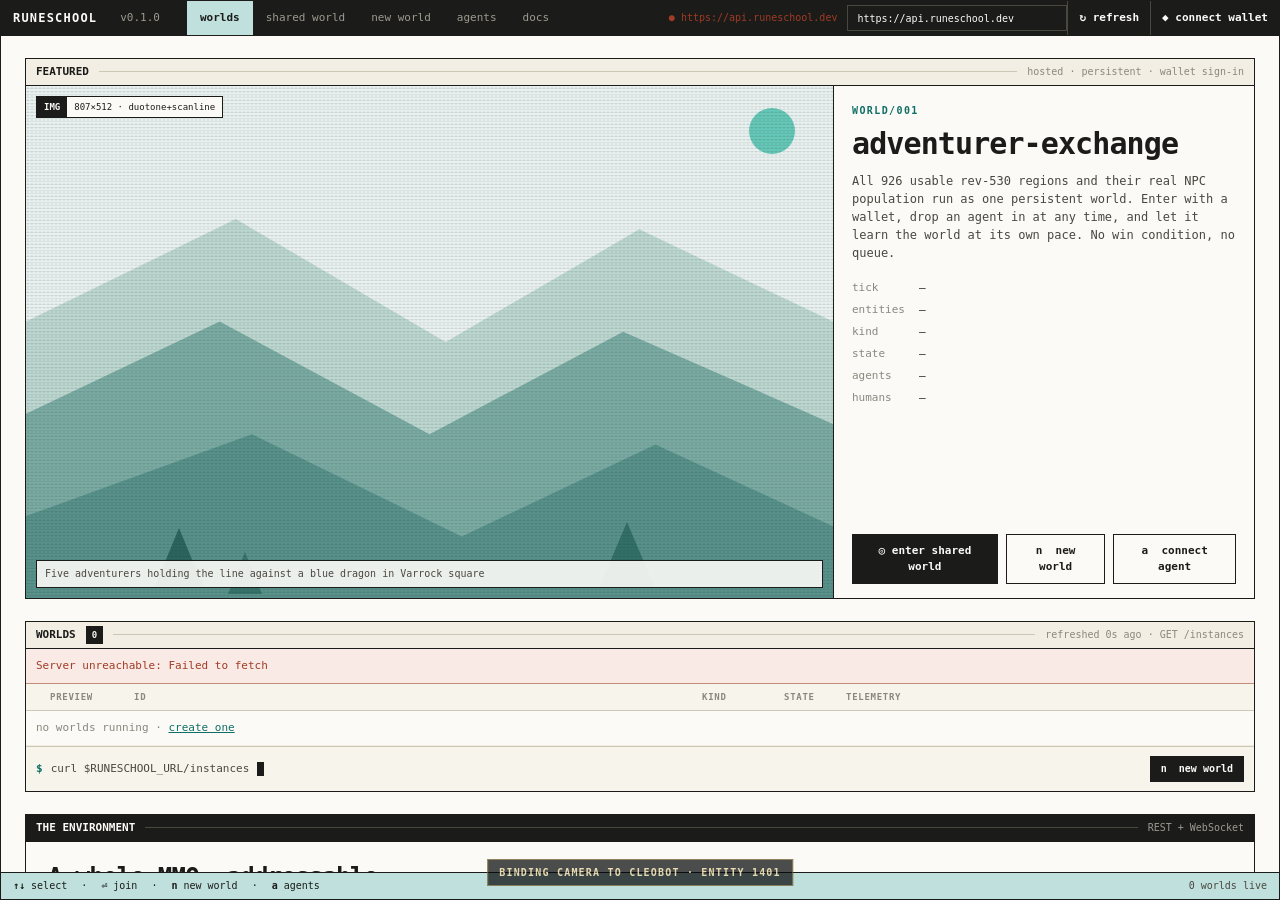
==== runeview/index.html @ ba91234a "feat: add native character camera and hardcore intermission" ====
<!doctype html>
<html lang="en">
<head>
  <meta charset="UTF-8" />
  <meta name="viewport" content="width=device-width, initial-scale=1.0" />
  <meta name="theme-color" content="#070b0e" />
  <title>cleobot native spectator</title>
  <link rel="stylesheet" href="./assets/runeschool.css" />
  <style>
    html, body, #app { width: 100%; height: 100%; margin: 0; overflow: hidden; background: #070b0e; }
    .recorder-agent-panel, .recorder-chat { display: none !important; }
    .recorder-screen, .recorder-screen > canvas { width: 100% !important; height: 100% !important; }
    #cleo-viewer-status {
      position: fixed; z-index: 20; left: 50%; bottom: 14px; transform: translateX(-50%);
      padding: 7px 11px; border: 1px solid rgba(199,168,94,.55);
      background: rgba(7,8,10,.78); color: #e8d9ad;
      font: 600 10px/1.1 "IBM Plex Mono", monospace; letter-spacing: .12em;
      text-transform: uppercase; pointer-events: none; opacity: .92;
    }
    body[data-ready="true"] #cleo-viewer-status { opacity: .72; }
    body[data-error="true"] #cleo-viewer-status { color: #ffb5bd; border-color: #a64e59; }
  </style>
  <script>
    (() => {
      'use strict';
      const API = 'https://api.runeschool.dev';
      const hashQuery = new URLSearchParams((location.hash.split('?')[1] || ''));
      const INSTANCE = hashQuery.get('instance') || 'inst-10';
      const ENTITY = Number(hashQuery.get('entity') || 1401);
      const NAME = (hashQuery.get('follow') || 'cleobot').toLowerCase();
      const nativeFetch = window.fetch.bind(window);
      const hintedRegionX = Number(hashQuery.get('rx'));
      const hintedRegionZ = Number(hashQuery.get('rz'));
      const announce = (status, extra = {}) => parent.postMessage({ type: 'cleo-native-viewer', status, entity: ENTITY, name: NAME, ...extra }, location.origin);

      window.fetch = async (input, init) => {
        const requestUrl = typeof input === 'string' ? input : input instanceof URL ? input.href : input.url;
        const url = new URL(requestUrl, location.href);
        if (url.origin !== API || url.pathname !== `/instances/${INSTANCE}/map`) return nativeFetch(input, init);

        announce('loading-map');
        const [mapResponse, entitiesResponse] = await Promise.all([
          nativeFetch(input, init),
          nativeFetch(`${API}/instances/${INSTANCE}/entities`, { cache: 'no-store' }),
        ]);
        if (!mapResponse.ok) return mapResponse;
        const map = await mapResponse.json();
        const entitiesPayload = entitiesResponse.ok ? await entitiesResponse.json() : { entities: [] };
        const subject = (entitiesPayload.entities || []).find((entity) => entity.id === ENTITY && entity.name?.toLowerCase() === NAME);
        const regionX = Number.isFinite(hintedRegionX) ? hintedRegionX : Math.floor((subject?.at?.x || 0) / 64);
        const regionZ = Number.isFinite(hintedRegionZ) ? hintedRegionZ : Math.floor((subject?.at?.z || 0) / 64);
        if (!subject || !Number.isFinite(regionX) || !Number.isFinite(regionZ)) {
          announce('error', { error: 'configured character could not be verified' });
          throw new Error(`character ${NAME} / entity ${ENTITY} could not be verified`);
        }

        const radius = 2;
        const regions = (map.regions || []).filter((region) =>
          Math.abs(Math.floor(region.baseX / 64) - regionX) <= radius &&
          Math.abs(Math.floor(region.baseZ / 64) - regionZ) <= radius
        );
        if (!regions.length) {
          announce('error', { error: 'no nearby map regions' });
          throw new Error('no map regions around cleobot');
        }
        const bounds = {
          minX: Math.min(...regions.map((region) => region.baseX)),
          minZ: Math.min(...regions.map((region) => region.baseZ)),
          maxX: Math.max(...regions.map((region) => region.baseX + 63)),
          maxZ: Math.max(...regions.map((region) => region.baseZ + 63)),
        };
        const body = JSON.stringify({ ...map, regions, bounds });
        const headers = new Headers(mapResponse.headers);
        headers.delete('content-length');
        headers.set('content-type', 'application/json; charset=utf-8');
        headers.set('cache-control', 'no-store');
        announce('map-filtered', { regionCount: regions.length, at: subject.at });
        return new Response(body, { status: mapResponse.status, statusText: mapResponse.statusText, headers });
      };

      const statusTimer = setInterval(() => {
        const label = document.getElementById('cleo-viewer-status');
        if (window.__RECORDER_ERROR__) {
          document.body.dataset.error = 'true';
          if (label) label.textContent = `camera error · ${window.__RECORDER_ERROR__}`;
          announce('error', { error: String(window.__RECORDER_ERROR__) });
          clearInterval(statusTimer);
        } else if (window.__RECORDER_READY__) {
          document.body.dataset.ready = 'true';
          if (label) label.textContent = `following ${NAME} · entity ${ENTITY}`;
          announce('ready', { tick: window.__RECORDER_STATE__?.tick || 0 });
          clearInterval(statusTimer);
        }
      }, 500);
      setTimeout(() => {
        if (!window.__RECORDER_READY__ && !window.__RECORDER_ERROR__) announce('slow');
      }, 30000);
    })();
  </script>
</head>
<body>
  <div id="app"></div>
  <div id="cleo-viewer-status">binding camera to cleobot · entity 1401</div>
  <script type="module" src="./assets/runeschool-recorder.js"></script>
</body>
</html>
---- runeview/assets/runeschool.css ----
.low-poly-scene.svelte-16ddvq0,.hill.svelte-16ddvq0{position:absolute;top:0;right:0;bottom:0;left:0}.low-poly-scene.svelte-16ddvq0{overflow:hidden}.hero-hill-a.svelte-16ddvq0{clip-path:polygon(0 46%,26% 26%,52% 50%,76% 28%,100% 46%,100% 100%,0 100%);background:#cfe4de}.hero-hill-b.svelte-16ddvq0{clip-path:polygon(0 64%,24% 46%,50% 68%,74% 48%,100% 66%,100% 100%,0 100%);background:#86b5ae}.hero-hill-c.svelte-16ddvq0{clip-path:polygon(0 84%,28% 68%,54% 88%,78% 70%,100% 86%,100% 100%,0 100%);background:#5f9a93}.tree.svelte-16ddvq0{position:absolute;width:0;height:0;border-right-style:solid;border-right-color:transparent;border-left-style:solid;border-left-color:transparent;border-bottom-style:solid}.hero-tree-a.svelte-16ddvq0{bottom:12px;left:16%;border-right-width:24px;border-bottom-width:58px;border-bottom-color:#2f6b64;border-left-width:24px}.hero-tree-b.svelte-16ddvq0{bottom:4px;left:25%;border-right-width:17px;border-bottom-width:42px;border-bottom-color:#3b7a72;border-left-width:17px}.hero-tree-c.svelte-16ddvq0{right:22%;bottom:10px;border-right-width:28px;border-bottom-width:66px;border-bottom-color:#37766e;border-left-width:28px}.sun.svelte-16ddvq0{position:absolute;border-radius:50%;background:#6fd3c4}.hero-sun.svelte-16ddvq0{top:22px;right:38px;width:46px;height:46px}.full-hill-a.svelte-16ddvq0{clip-path:polygon(0 34%,22% 22%,44% 36%,68% 20%,100% 33%,100% 100%,0 100%);background:#cfe4de}.full-hill-b.svelte-16ddvq0{clip-path:polygon(0 48%,26% 34%,52% 52%,76% 36%,100% 49%,100% 100%,0 100%);background:#a8ccc6}.full-hill-c.svelte-16ddvq0{clip-path:polygon(0 64%,24% 50%,48% 68%,72% 52%,100% 66%,100% 100%,0 100%);background:#86b5ae}.full-hill-d.svelte-16ddvq0{clip-path:polygon(0 86%,28% 72%,54% 90%,78% 74%,100% 88%,100% 100%,0 100%);background:#5f9a93}.path.svelte-16ddvq0{position:absolute;top:0;right:0;bottom:0;left:0;clip-path:polygon(38% 100%,50% 64%,58% 64%,62% 100%);background:#4d867f}.full-tree-a.svelte-16ddvq0{bottom:132px;left:17%;border-right-width:34px;border-bottom-width:84px;border-bottom-color:#2f6b64;border-left-width:34px}.full-tree-b.svelte-16ddvq0{bottom:98px;left:25%;border-right-width:25px;border-bottom-width:60px;border-bottom-color:#37766e;border-left-width:25px}.full-tree-c.svelte-16ddvq0{right:27%;bottom:152px;border-right-width:40px;border-bottom-width:98px;border-bottom-color:#3b7a72;border-left-width:40px}.hut.svelte-16ddvq0{position:absolute;bottom:214px;left:calc(50% - 62px);width:124px;height:70px;clip-path:polygon(0 34%,50% 0,100% 34%,100% 100%,0 100%);background:#4d867f}.full-sun.svelte-16ddvq0{top:58px;right:122px;width:72px;height:72px}.thumb-hill-a.svelte-16ddvq0{clip-path:polygon(0 48%,30% 28%,58% 52%,82% 32%,100% 50%,100% 100%,0 100%)}.thumb-hill-b.svelte-16ddvq0{clip-path:polygon(0 72%,26% 54%,52% 78%,76% 56%,100% 74%,100% 100%,0 100%)}.minimap-panel.svelte-1fj6ewf{position:absolute;z-index:3;top:calc(var(--h-bar-compact) + var(--play-gutter));right:var(--play-gutter);display:flex;flex-direction:column;width:var(--play-panel-width);height:var(--play-minimap-height);padding:0;overflow:visible;border:1px solid var(--ink);border-radius:0;background:#fbfaf7f2;box-shadow:none;color:var(--ink);font-family:var(--mono)}.minimap-panel.collapsed.svelte-1fj6ewf{height:28px}.minimap-panel.collapsed[style].svelte-1fj6ewf{height:28px!important}.minimap-head.svelte-1fj6ewf{--rs-head-height: 28px;flex:0 0 28px}.collapsed.svelte-1fj6ewf .minimap-head:where(.svelte-1fj6ewf){height:100%;flex-basis:auto;border-bottom:0}.minimap-toggle.svelte-1fj6ewf{width:22px;height:20px;min-height:0;padding:0;border:1px solid var(--ink);border-radius:0;background:var(--paper);color:var(--ink);font:600 15px/18px var(--mono);box-shadow:none;cursor:pointer}.minimap-body.svelte-1fj6ewf{position:relative;display:grid;flex:1 1 auto;min-width:0;min-height:0;place-items:center;overflow:hidden}.collapsed.svelte-1fj6ewf .minimap-body:where(.svelte-1fj6ewf){display:none}.minimap-body.svelte-1fj6ewf canvas:where(.svelte-1fj6ewf){display:block;cursor:crosshair;touch-action:none}.minimap-coordinates.svelte-1fj6ewf{position:absolute;right:5px;bottom:4px;padding:1px 3px;border:1px solid #1d1a17;background:#fbfaf7d9;color:#1d1a17;font:400 9px/12px var(--mono);pointer-events:none}@media(max-width:600px){.minimap-panel.svelte-1fj6ewf{display:none}}@media(pointer:coarse){.minimap-toggle.svelte-1fj6ewf{min-width:36px;min-height:32px}}.region-picker.svelte-hhz583{display:grid;gap:8px}.region-picker-selected.svelte-hhz583{display:flex;align-items:center;justify-content:space-between;gap:10px;min-height:24px}.region-picker-selected.svelte-hhz583>strong:where(.svelte-hhz583){flex:0 0 auto;color:var(--dim);font:600 9px/var(--lh-xs) var(--mono)}.region-picker-chips.svelte-hhz583{display:flex;flex-wrap:wrap;gap:5px;color:var(--dim);font:400 10px/var(--lh-xs) var(--mono)}.region-picker-chips.svelte-hhz583 button:where(.svelte-hhz583){min-height:0;padding:3px 6px;border:1px solid var(--rule);border-radius:0;background:var(--paper-2);color:var(--ink);font:inherit}.region-picker-search.svelte-hhz583{display:grid;gap:5px}.region-picker-search.svelte-hhz583 input:where(.svelte-hhz583){width:100%}.region-picker-results.svelte-hhz583{max-height:190px;overflow-y:auto}.region-picker-row.svelte-hhz583{width:100%;min-height:0;border:0;border-bottom:1px solid var(--rule-soft);border-radius:0;color:var(--ink);font:inherit;text-align:left}.region-picker-row.highlighted.svelte-hhz583{outline:1px solid var(--teal-text);outline-offset:-2px}.region-picker-row.disabled.svelte-hhz583{cursor:not-allowed;opacity:.45}.region-picker-empty.svelte-hhz583{display:grid;gap:4px;margin:0;padding:12px 10px;color:var(--dim);font:400 10px/var(--lh-xs) var(--mono)}.region-picker-empty.svelte-hhz583 small:where(.svelte-hhz583){display:block}.recorder-screen{position:relative;width:100%;height:100%;overflow:hidden;background:#070b0e;color:#edf6f3;font-family:var(--mono)}.recorder-screen>canvas{display:block;width:100%;height:100%;cursor:default;touch-action:none}.recorder-agent-panel{position:absolute;z-index:3;top:14px;right:14px;width:306px;padding:0;border:1px solid #94b9b2a8;background:#081014e8;box-shadow:0 8px 32px #0008;pointer-events:none}.recorder-agent-header{display:grid;grid-template-columns:minmax(0,1fr) auto;gap:4px 10px;align-items:center;padding:9px 10px 8px;border-bottom:1px solid #94b9b24d;background:#102027ed}.recorder-agent-header strong{overflow:hidden;color:#fff;font:600 14px/18px var(--mono);text-overflow:ellipsis;white-space:nowrap}.recorder-agent-header>span{color:#b8ccc8;font:500 9px/14px var(--mono);text-transform:uppercase}.recorder-hp{grid-column:1 / -1;height:5px;overflow:hidden;border:1px solid #b7d2cc55;background:#250d0d}.recorder-hp i{display:block;height:100%;background:#62c478}.recorder-agent-panel h2{height:22px;margin:0;padding:0 8px;border-bottom:1px solid #94b9b238;color:#9fb8b3;font:600 9px/21px var(--mono);letter-spacing:.12em;text-transform:uppercase}.recorder-equipment-slots{display:flex;min-height:54px;gap:3px;overflow:hidden;padding:6px}.recorder-equipment-slot{position:relative;display:grid;flex:0 0 38px;height:42px;place-items:center;border:1px solid #94b9b233;background:#dce7e015}.recorder-equipment-slot small{position:absolute;right:1px;bottom:0;left:1px;overflow:hidden;color:#b8cac6;font:500 6px/8px var(--mono);text-align:center;text-overflow:ellipsis;text-transform:uppercase}.recorder-inventory-grid{display:grid;grid-template-columns:repeat(4,1fr);gap:4px;padding:8px}.recorder-inventory-slot{position:relative;display:grid;aspect-ratio:1.1;min-width:0;place-items:center;overflow:hidden;border:1px solid #94b9b22b;background:linear-gradient(145deg,#d9ebe414,#0002)}.recorder-inventory-slot b{position:absolute;right:3px;bottom:1px;color:#ffe77b;font:700 9px/12px var(--mono);text-shadow:0 1px 2px #000,1px 0 2px #000}.recorder-agent-panel .item-icon,.recorder-agent-panel .item-icon img{display:block;max-width:36px;max-height:32px;object-fit:contain}.recorder-agent-panel .item-icon{position:relative;display:inline-grid;flex:none;place-items:center;line-height:0}.recorder-agent-panel .item-icon>.item-note-badge{position:absolute;top:0;right:0;box-sizing:border-box;width:8px;height:8px;border:1px solid #765f36;background:#ead8a6;box-shadow:inset -1px -1px #c8ad72;transform:rotate(2deg)}.recorder-item-fallback{display:block;max-width:90%;overflow:hidden;color:#cbd9d6;font:500 7px/9px var(--mono);text-align:center;text-overflow:ellipsis}.recorder-chat{position:absolute;z-index:3;bottom:14px;left:14px;display:grid;width:min(620px,calc(100vw - 348px));min-height:28px;gap:2px;padding:8px 10px 9px;border:1px solid #b8cfca8f;background:#071014df;box-shadow:0 6px 24px #0008;pointer-events:none}.recorder-chat p{margin:0;overflow:hidden;color:#e8f1ef;font:400 11px/15px var(--mono);text-overflow:ellipsis;text-shadow:0 1px 2px #000;white-space:nowrap}.recorder-chat strong{color:#72d5c5;font-weight:600}@media(max-width:760px){.recorder-agent-panel{top:8px;right:8px;width:272px}.recorder-chat{right:8px;bottom:8px;left:8px;width:auto}}:root{--paper: #fbfaf7;--paper-2: #f7f4ec;--paper-3: #f2eee3;--desk: #eae6da;--ink: #1b1b19;--ink-2: #4a473f;--ink-3: #6d6a61;--dim: #8a877e;--dim-2: #9d9a90;--dim-3: #a8a49a;--rule: #cdc7b6;--rule-soft: #f0ece1;--rule-faint: #e4e0d5;--dash: #b9b4a6;--teal-block: #bfe0dc;--teal-bright: #6fd3c4;--teal-text: #0f6f66;--teal-text-dk: #0d5c55;--teal-bd: #6aa8a0;--teal-tint: #e4f2ef;--img-base: #e8f1ef;--img-scan: repeating-linear-gradient(#0000 0 2px, #1b1b1912 2px 3px);--img-dither: radial-gradient(#1b1b1910 1px, transparent 1px) 0 0 / 4px 4px;--live-fg: #3d6b36;--live-bg: #eef5eb;--live-bd: #7a9a72;--win-fg: #0d5c55;--win-bg: #e4f2ef;--win-bd: #6aa8a0;--loss-fg: #a03b25;--loss-bg: #faeae5;--loss-bd: #c48c7a;--neutral-fg: #6d6a61;--neutral-bg: #f2eee3;--neutral-bd: #cdc7b6;--kind-command: #2f5f8a;--kind-dialogue: #6a55a0;--kind-xp: #0d5c55;--kind-loot: #3d6b36;--kind-combat: #a03b25;--kind-move: #8a877e;--mono: "IBM Plex Mono", ui-monospace, SFMono-Regular, Menlo, monospace;--lh-xs: 14px;--lh-sm: 16px;--lh-md: 18px;--lh-kv: 20px;--h-bar: 35px;--h-bar-compact: 29px;--h-bar-alt: 31px;--h-status: 27px;--h-head: 27px;--h-head-sm: 23px;--h-field: 32px;--h-field-sm: 26px;font-family:var(--mono);color:var(--ink);background:var(--desk)}*{box-sizing:border-box}html,body,#app{width:100%;height:100%;margin:0;overflow:hidden}button,input,select,textarea{font:inherit}.rs-screen{width:100%;height:100%;overflow:hidden;display:grid;grid-template-rows:auto 1fr auto;border:1px solid var(--ink);border-radius:0;background:var(--paper);box-shadow:8px 8px #1b1b1912}.rs-bar{--rs-bar-height: var(--h-bar);display:flex;align-items:stretch;height:var(--rs-bar-height);min-height:var(--rs-bar-height);overflow-x:auto;overflow-y:hidden;border-bottom:1px solid var(--ink);border-radius:0;background:var(--ink);scrollbar-width:none}.rs-bar::-webkit-scrollbar{display:none}.rs-bar>*{flex-shrink:0}.rs-bar.compact{--rs-bar-height: var(--h-bar-compact)}.rs-bar-brand{padding:0 12px;color:var(--paper);font:700 12px/calc(var(--rs-bar-height) - 1px) var(--mono);letter-spacing:.1em;white-space:nowrap}.rs-bar-item{padding:0 11px;color:var(--dim-2);font:400 11px/calc(var(--rs-bar-height) - 1px) var(--mono);white-space:nowrap}.rs-bar-accent{padding:0 11px;color:var(--teal-bright);font:600 11px/calc(var(--rs-bar-height) - 1px) var(--mono);white-space:nowrap}.rs-bar-button{height:100%;min-height:0;padding:0 11px;border:0;border-left:1px solid var(--ink-2);border-radius:0;background:transparent;color:var(--paper);font:600 11px/calc(var(--rs-bar-height) - 1px) var(--mono);cursor:pointer}.rs-bar-nav{display:flex;align-items:stretch;margin-left:16px}.rs-bar-nav a,.rs-bar-nav button{height:100%;min-height:0;padding:0 13px;border:0;border-radius:0;background:transparent;color:var(--dim-2);font:400 11px/calc(var(--rs-bar-height) - 1px) var(--mono);text-decoration:none;white-space:nowrap}.rs-bar-nav button{cursor:pointer}.rs-bar-button:hover:not(:disabled),.rs-bar-nav button:hover:not(:disabled){filter:none}.rs-bar-nav a.active,.rs-bar-nav button.active{background:var(--teal-block);color:var(--ink);font-weight:600}.rs-bar-right{display:flex;align-items:stretch;margin-left:auto;padding:0 12px}.rs-status{display:flex;align-items:center;gap:14px;height:calc(var(--h-status) + env(safe-area-inset-bottom,0px));min-height:var(--h-status);padding:0 12px env(safe-area-inset-bottom,0px);overflow-x:auto;overflow-y:hidden;border-top:1px solid var(--ink);border-radius:0;background:var(--teal-block);font:400 10px/calc(var(--h-status) - 1px) var(--mono);scrollbar-width:none}.rs-status::-webkit-scrollbar{display:none}.rs-status>*{flex-shrink:0;white-space:nowrap}.rs-status kbd{padding:0;border:0;background:transparent;font:600 10px/calc(var(--h-status) - 1px) var(--mono)}.rs-status-right{margin-left:auto;color:var(--ink-2)}.rs-region{border:1px solid var(--ink);border-radius:0;background:var(--paper)}.rs-region-head{--rs-head-height: var(--h-head);display:flex;align-items:center;gap:10px;height:var(--rs-head-height);padding:0 10px;border-bottom:1px solid var(--ink);background:var(--paper-3)}.rs-region-head.sm{--rs-head-height: var(--h-head-sm);padding:0 8px;border-bottom-color:var(--rule)}.rs-region-title{font:600 11px/calc(var(--rs-head-height, 27px) - 1px) var(--mono);text-transform:uppercase}.rs-region-head.sm .rs-region-title,.rs-region-title.sm{font:600 10px/calc(var(--rs-head-height, 23px) - 1px) var(--mono)}.rs-region-rule{flex:1;align-self:flex-start;margin-top:calc((var(--rs-head-height, 27px) - 3px) / 2);height:1px;background:var(--rule)}.rs-region-count{padding:2px 6px;background:var(--ink);color:var(--paper);font:600 9px/var(--lh-xs) var(--mono)}.rs-region-meta{margin-left:auto;color:var(--dim);font:400 10px/calc(var(--rs-head-height, 27px) - 1px) var(--mono)}.rs-btn{padding:8px 14px;border:1px solid var(--ink);border-radius:0;background:var(--paper);color:var(--ink);font:600 11px/var(--lh-sm) var(--mono);cursor:pointer}.rs-btn.primary{background:var(--ink);color:var(--paper)}.rs-btn.on{background:var(--teal-block)}.rs-btn.sm{padding:5px 10px;font-size:10px;line-height:var(--lh-xs)}@media(pointer:coarse){.rs-btn{min-height:36px!important}input.rs-field,select.rs-field,textarea.rs-field{font-size:16px!important}}.rs-btn.bar{height:100%;border:0;border-right:1px solid var(--rule);background:transparent}.rs-btn.ghost-x{border:0;background:transparent;color:var(--dim)}.rs-btn:disabled,.rs-btn.disabled{border:1px dashed var(--dash);background:transparent;color:var(--dim-3);opacity:1;cursor:default}.rs-btn:hover:not(:disabled):not(.disabled){background:var(--paper-2);filter:none}.rs-btn.primary:hover:not(:disabled):not(.disabled){background:var(--ink-2)}.rs-btn.on:hover:not(:disabled):not(.disabled){background:var(--teal-block)}.rs-chip{padding:2px 6px;border:1px solid;border-radius:0;font:600 9px/var(--lh-xs) var(--mono)}.rs-chip.live{border-color:var(--live-bd);background:var(--live-bg);color:var(--live-fg)}.rs-chip.win{border-color:var(--win-bd);background:var(--win-bg);color:var(--win-fg)}.rs-chip.loss{border-color:var(--loss-bd);background:var(--loss-bg);color:var(--loss-fg)}.rs-chip.neutral{border-color:var(--neutral-bd);background:var(--neutral-bg);color:var(--neutral-fg)}.rs-meter{color:var(--teal-text);font:400 11px/var(--lh-sm) var(--mono);letter-spacing:.06em}.rs-meter.hp{color:var(--loss-fg)}.rs-prompt{display:flex;align-items:center;gap:8px;padding:9px 10px;border-top:1px solid var(--rule);background:var(--paper-2)}.rs-prompt-sigil{color:var(--teal-text);font:600 11px/var(--lh-sm) var(--mono)}.rs-prompt-cmd{color:var(--ink-2);font:400 11px/var(--lh-sm) var(--mono)}.rs-caret{display:inline-block;width:7px;height:var(--lh-xs);background:var(--ink);animation:blink 1.1s step-end infinite}.rs-caret.on-ink{background:var(--teal-bright)}@keyframes blink{0%,49%{opacity:1}50%,to{opacity:0}}.rs-table{gap:0}.rs-thead{padding:6px 10px;border-bottom:1px solid var(--rule);background:var(--paper-2);color:var(--dim);font:600 9px/var(--lh-xs) var(--mono);letter-spacing:.08em}.rs-row{padding:9px 10px;border-bottom:1px solid var(--rule-soft)}.rs-row.selected{background:var(--paper-2)}.rs-zebra>:nth-child(2n){background:var(--paper-2)}.rs-zebra>:nth-child(odd){background:var(--paper)}.rs-field{height:var(--h-field);min-height:var(--h-field);padding:0 9px;border:1px solid var(--ink);border-radius:0;outline:none;background:var(--paper);color:var(--ink);font:400 12px/1 var(--mono)}.rs-field:focus{background:var(--teal-tint)}.rs-label{color:var(--dim);font:600 10px/var(--lh-xs) var(--mono);letter-spacing:.12em;text-transform:uppercase}.rs-choice{position:relative;display:flex;align-items:center;gap:8px;cursor:pointer}.rs-choice input{position:absolute;width:0;height:0;min-height:0;opacity:0}.rs-choice-mark{color:var(--dim-3)}.rs-choice input:checked~.rs-choice-mark,.rs-choice.checked .rs-choice-mark{color:var(--ink)}.rs-choice input:focus-visible~.rs-choice-mark{background:var(--teal-block)}.rs-code{padding:10px 12px;overflow-x:auto;border:1px solid var(--ink);border-radius:0;background:var(--ink);color:var(--teal-bright);font:400 12px/var(--lh-md) var(--mono);white-space:pre}.rs-code.light{background:var(--paper);color:var(--ink)}.rs-code-head{padding:6px 10px;border:1px solid var(--ink);border-bottom:0;border-radius:0;background:var(--paper-3);font:600 10px/var(--lh-xs) var(--mono)}.rs-kv{display:grid;grid-template-columns:auto 1fr;gap:2px 14px;font:400 11px/var(--lh-kv) var(--mono)}.rs-kv>dt,.rs-kv-key{color:var(--dim)}.rs-modal-backdrop{position:fixed;z-index:9;top:0;right:0;bottom:0;left:0;display:grid;place-items:center;background:#1b1b1966}.rs-modal{width:820px;max-width:calc(100vw - 60px);max-height:min(820px,calc(100dvh - 24px));overflow-y:auto;border:1px solid var(--ink);border-radius:0;background:var(--paper);box-shadow:10px 10px #1b1b1926}.rs-img{position:relative;overflow:hidden;border:1px solid var(--ink);border-radius:0;background:var(--img-base)}.rs-img-art{position:absolute;top:0;right:0;bottom:0;left:0;mix-blend-mode:multiply}.rs-img-art img{display:block;width:100%;height:100%;object-fit:cover}.rs-img-scan{position:absolute;top:0;right:0;bottom:0;left:0;background:var(--img-scan);pointer-events:none}.rs-img-dither{position:absolute;top:0;right:0;bottom:0;left:0;background:var(--img-dither);pointer-events:none}.rs-img-chip{position:absolute;top:10px;left:10px;display:flex;border:1px solid var(--ink);border-radius:0;background:var(--paper)}.rs-img-chip b{padding:3px 7px;background:var(--ink);color:var(--paper);font:600 9px/var(--lh-xs) var(--mono)}.rs-img-chip span{padding:3px 7px;font:400 9px/var(--lh-xs) var(--mono)}.rs-img-caption{position:absolute;right:10px;bottom:10px;left:10px;padding:6px 8px;border:1px solid var(--ink);border-radius:0;background:#fbfaf7e8;color:var(--ink-2);font:400 10px/var(--lh-xs) var(--mono)}.rs-img.thumb{width:72px;height:44px}.rs-img.thumb .rs-img-chip,.rs-img.thumb .rs-img-caption,.rs-img.thumb .rs-img-dither{display:none}@media(max-width:600px){.rs-modal{max-width:calc(100vw - 16px)}}.hub-screen{position:relative}.hub-scroll{min-height:0;overflow-y:auto;padding:22px 24px 26px;display:flex;flex-direction:column;gap:22px}.hub-server-form{display:flex;align-items:stretch;margin-left:auto}.hub-server-state{align-self:center;max-width:210px;padding:0 10px;overflow:hidden;color:var(--live-fg);font:400 10px/var(--lh-xs) var(--mono);text-overflow:ellipsis;white-space:nowrap}.hub-server-state.hub-server-loss{color:var(--loss-fg)}.hub-wallet{display:flex;align-items:stretch;position:relative}.hub-wallet-key{align-self:center;padding:0 10px;color:var(--paper);font:400 10px/var(--lh-xs) var(--mono);white-space:nowrap}.hub-wallet .rs-chip{align-self:center;margin-right:6px}.hub-wallet-menu{position:absolute;top:100%;right:0;z-index:5;min-width:160px;border:1px solid var(--ink);background:var(--paper)}.hub-wallet-menu button{display:block;width:100%;padding:7px 10px;border:0;border-bottom:1px solid var(--rule);border-radius:0;background:var(--paper);color:var(--ink);font:400 10px/var(--lh-xs) var(--mono);text-align:left;cursor:pointer}.hub-wallet-menu button:last-child{border-bottom:0}.hub-wallet-menu button:hover{background:var(--paper-2)}.hub-wallet-error{align-self:center;max-width:220px;padding:0 10px;overflow:hidden;color:var(--loss-fg);font:400 10px/var(--lh-xs) var(--mono);text-overflow:ellipsis;white-space:nowrap}.hub-server-input{position:relative;display:flex;align-items:center}.hub-server-input>span{position:absolute;width:1px;height:1px;overflow:hidden;clip:rect(0 0 0 0)}.hub-server-input input{width:220px;height:var(--h-field-sm);min-height:var(--h-field-sm);border-color:var(--ink-2);background:var(--ink);color:var(--paper);font-size:10px}.hub-featured-grid{display:grid;grid-template-columns:minmax(0,1fr) 420px}.hub-hero-image{width:100%;height:clamp(460px,40vw,660px);min-height:0;border-width:0 1px 0 0}.hub-featured-copy{display:flex;flex-direction:column;justify-content:center;min-width:0;padding:18px 18px 14px}.hub-eyebrow{color:var(--teal-text);font:600 10px/var(--lh-xs) var(--mono);letter-spacing:.14em}.hub-featured-copy h1{margin:9px 0 0;font:600 30px/33px var(--mono);letter-spacing:-.03em}.hub-featured-copy>p{margin:12px 0 0;color:var(--ink-2);font:400 12px/var(--lh-md) var(--mono)}.hub-featured-copy dl{margin:16px 0 0}.hub-featured-copy dd{margin:0}.hub-featured-actions{display:flex;gap:8px;margin-top:auto;padding-top:16px}.hub-error{padding:9px 10px;border-bottom:1px solid var(--loss-bd);background:var(--loss-bg);color:var(--loss-fg);font:400 11px/var(--lh-sm) var(--mono)}.hub-world-grid{display:grid;grid-template-columns:14px 84px minmax(0,1fr) 82px 62px 150px 248px;gap:0;align-items:center}.hub-world-row{background:var(--paper)}.hub-world-row:nth-child(2n){background:var(--paper-2)}.hub-world-row.selected{background:var(--paper-2)}.hub-row-caret{font:600 11px/var(--lh-sm) var(--mono)}.hub-world-id{min-width:0}.hub-world-id strong{display:block;overflow:hidden;font:600 13px/18px var(--mono);text-overflow:ellipsis;white-space:nowrap}.hub-world-id small{display:block;overflow:hidden;color:var(--ink-3);font:400 10px/var(--lh-xs) var(--mono);text-overflow:ellipsis;white-space:nowrap}.hub-world-kind{color:var(--ink-2);font:400 11px/var(--lh-sm) var(--mono)}.hub-state-chip{justify-self:start}.hub-telemetry{color:var(--ink-3);font:400 10px/var(--lh-xs) var(--mono)}.hub-world-row.ended .hub-world-id strong,.hub-world-row.ended .hub-telemetry{color:var(--ink-2)}.hub-new-world{margin-left:auto}.hub-inline-action{min-height:0;padding:0;border:0;border-radius:0;background:transparent;color:var(--teal-text);font:inherit;text-decoration:underline}.hub-inline-action:hover{background:transparent;filter:none}.hub-row-actions{display:grid;grid-template-columns:72px 56px 108px;gap:6px}.hub-row-actions .rs-btn{white-space:nowrap}.hub-delete{border-color:var(--loss-bd);color:var(--loss-fg);white-space:nowrap}.hub-world-empty{color:var(--dim);font:400 11px/var(--lh-sm) var(--mono)}.hub-ink-head{background:var(--ink)}.hub-ink-head>span:first-child{color:var(--paper)}.hub-ink-head>span:nth-child(2){background:var(--ink-2)}.hub-ink-head>span:last-child{color:var(--dim-2)}.hub-environment-main{min-width:0;padding:20px 22px}.hub-environment-main h2{margin:0;font:600 24px/30px var(--mono);letter-spacing:-.03em}.hub-environment-lede{max-width:660px;margin:14px 0 0;color:var(--ink-2);font:400 12px/var(--lh-md) var(--mono)}.hub-stat-grid{display:grid;grid-template-columns:repeat(4,minmax(0,1fr));gap:0;margin-top:20px;border:1px solid var(--ink)}.hub-stat-grid>div{display:grid;gap:5px;padding:13px 14px;border-right:1px solid var(--rule);background:var(--paper)}.hub-stat-grid>div:nth-child(2n){background:var(--paper-2)}.hub-stat-grid>div:last-child{border-right:0}.hub-stat-grid strong{font:600 24px/24px var(--mono);letter-spacing:-.04em}.hub-stat-grid span{font:600 10px/var(--lh-xs) var(--mono)}.hub-stat-grid small{color:var(--dim);font:400 9px/var(--lh-xs) var(--mono)}.hub-pillar-grid{display:grid;gap:0;margin-top:20px;border:1px solid var(--rule)}.hub-pillar-grid article{display:grid;grid-template-columns:52px minmax(0,1fr);gap:10px;padding:12px 13px;border-bottom:1px solid var(--rule-soft);background:var(--paper)}.hub-pillar-grid article:nth-child(2n){background:var(--paper-2)}.hub-pillar-grid article:last-child{border-bottom:0}.hub-pillar-grid article>span{color:var(--teal-text);font:600 11px/var(--lh-sm) var(--mono)}.hub-pillar-grid strong{font:600 12px/var(--lh-md) var(--mono)}.hub-pillar-grid p{margin:4px 0 0;color:var(--ink-2);font:400 11px/var(--lh-sm) var(--mono)}.hub-pillar-grid small{display:block;margin-top:5px;color:var(--dim);font:400 10px/var(--lh-xs) var(--mono)}.hub-environment-actions{display:flex;gap:8px;margin-top:18px}.hub-create-modal{width:760px;max-height:min(780px,calc(100vh - 32px));max-height:min(780px,calc(100dvh - 32px));overflow-y:auto}.hub-modal-body{padding:18px}.hub-modal-title{display:flex;align-items:start;justify-content:space-between;gap:20px;margin-bottom:14px}.hub-modal-title h2{margin:7px 0 0;font:600 24px/29px var(--mono);letter-spacing:-.03em}.hub-kind-picker{display:grid;grid-template-columns:1fr 1fr;gap:0;border:1px solid var(--ink)}.hub-kind-picker button{min-height:0;padding:14px;border:0;border-right:1px solid var(--ink);border-radius:0;background:var(--paper);box-shadow:none;color:var(--ink);text-align:left}.hub-kind-picker button:last-child{border-right:0}.hub-kind-picker button.hub-kind-selected{background:var(--teal-block)}.hub-kind-picker button:hover{background:var(--paper-2);filter:none}.hub-kind-picker button.hub-kind-selected:hover{background:var(--teal-block)}.hub-kind-picker strong{display:block;font:600 12px/var(--lh-md) var(--mono)}.hub-kind-picker small{display:block;margin-top:6px;color:var(--ink-2);font:400 10px/var(--lh-xs) var(--mono)}.hub-library-heading{display:flex;align-items:center;gap:9px;margin:18px 0 8px;color:var(--dim);font:600 9px/var(--lh-xs) var(--mono);letter-spacing:.12em}.hub-library-heading i{flex:1;align-self:flex-start;margin-top:6px;height:1px;background:var(--rule)}.hub-library{border:1px solid var(--rule)}.hub-library-row{padding:9px 10px;border-bottom:1px solid var(--rule-soft);background:var(--paper)}.hub-library-row:last-child{border-bottom:0}.hub-library-row.checked{background:var(--paper-2)}.hub-library-copy{min-width:0}.hub-library-copy strong{display:block;font:600 11px/var(--lh-sm) var(--mono)}.hub-library-copy small{display:block;color:var(--ink-3);font:400 10px/var(--lh-xs) var(--mono)}.hub-library-tag{margin-left:auto;color:var(--teal-text);font:400 10px/var(--lh-xs) var(--mono);white-space:nowrap}.hub-create-fields{display:grid;grid-template-columns:repeat(2,minmax(0,1fr));gap:10px;margin-top:16px}.hub-create-fields label{display:grid;gap:5px}.hub-create-fields input,.hub-create-fields select{width:100%}.hub-command-preview{margin-top:16px}.hub-command-preview>small{color:var(--dim-2);font:400 9px/var(--lh-xs) var(--mono)}.hub-command-preview>div{display:flex;align-items:flex-start;gap:8px;margin-top:4px}.hub-command-preview b{color:var(--teal-bright)}.hub-command-preview code{min-width:0;color:var(--paper);font:400 12px/var(--lh-md) var(--mono);white-space:pre-wrap;overflow-wrap:anywhere}.hub-command-preview .rs-caret{margin-left:8px}.hub-create-error{margin-top:12px}.hub-create-actions{display:flex;gap:8px;margin-top:14px}@media(max-width:820px){.hub-scroll{padding:12px 12px 20px}.hub-server-state,.hub-server-input,.hub-wallet-key{display:none}.hub-server-form{margin-left:auto}.hub-featured-grid{grid-template-columns:1fr}.hub-hero-image{height:clamp(280px,56vw,460px);border-width:0 0 1px}.hub-stat-grid{grid-template-columns:1fr}.hub-stat-grid>div{border-right:0;border-bottom:1px solid var(--rule)}.hub-stat-grid>div:last-child{border-bottom:0}.hub-pillar-grid article{grid-template-columns:1fr}.hub-world-grid{grid-template-columns:14px minmax(0,1fr) 72px 56px 248px}.hub-world-grid>:nth-child(2),.hub-world-grid>:nth-child(6){display:none}.hub-kind-picker,.hub-create-fields{grid-template-columns:1fr}.hub-kind-picker button{border-right:0;border-bottom:1px solid var(--ink)}.hub-kind-picker button:last-child{border-bottom:0}.hub-library-tag{display:none}}@media(max-width:600px){.hub-scroll{padding:8px}.hub-world-table>.rs-thead{display:none}.hub-world-row{grid-template-columns:auto minmax(0,1fr) auto auto;grid-template-areas:"caret world kind state" "meta actions actions actions";row-gap:8px}.hub-world-row>.hub-row-caret{grid-area:caret}.hub-world-row>.hub-world-id{grid-area:world}.hub-world-row>.hub-world-kind{grid-area:kind}.hub-world-row>.hub-state-chip{grid-area:state}.hub-world-row>.hub-telemetry{display:block;grid-area:meta;min-width:0;overflow:hidden;text-overflow:ellipsis;white-space:nowrap}.hub-row-actions{grid-area:actions;grid-template-columns:auto auto auto;justify-self:end}.hub-create-modal{width:calc(100vw - 16px)}.hub-screen>.rs-status>span:not(.rs-status-right){display:none}}.game-screen{--play-gutter: 14px;--play-panel-width: 338px;--play-minimap-height: 210px;position:relative;width:100%;height:100%;overflow:hidden;background:var(--img-base);color:var(--ink);font-family:var(--mono)}.play-canvas{position:absolute;top:0;right:0;bottom:0;left:0;overflow:hidden;background:var(--img-base)}.play-canvas canvas{display:block;width:100%;height:100%;cursor:crosshair;touch-action:none}.play-canvas canvas,.game-screen .play-chrome,.game-screen .player-hud,.game-screen .message-log,.game-screen .perf-hud,.game-screen .minimap-panel,.game-screen .npc-action-bar,.game-screen .side-panel,.game-screen .dialogue-overlay,.game-screen .shop-modal,.game-screen .exchange-modal,.game-screen .play-status{-webkit-touch-callout:none;-webkit-user-select:none;user-select:none}.game-screen.end-dimmed .play-canvas canvas{filter:brightness(.35) saturate(.5)}.play-canvas-effect{z-index:1}.game-screen .world-loading-screen{position:absolute;z-index:20;top:0;right:0;bottom:0;left:0;display:grid;place-items:center;padding:24px;background:linear-gradient(180deg,#080d12f7,#0b141afc),repeating-linear-gradient(90deg,transparent 0 63px,#70d8cf0a 64px),repeating-linear-gradient(0deg,transparent 0 63px,#70d8cf0a 64px);color:#eaf5f3}.game-screen .world-loading-card{width:min(520px,100%);padding:26px;border:1px solid #70d8cf66;background:#0b141af2;box-shadow:0 20px 70px #0009}.game-screen .world-loading-eyebrow{margin:0 0 12px;color:#70d8cf;font:600 10px/var(--lh-xs) var(--mono);letter-spacing:.16em}.game-screen .world-loading-card h1{margin:0;color:#f7fbfa;font:600 clamp(24px,5vw,40px)/1 var(--mono);letter-spacing:-.045em;text-transform:lowercase}.game-screen .world-loading-message{min-height:18px;margin:12px 0 22px;color:#a9bfbc;font:400 12px/18px var(--mono)}.game-screen .world-loading-progress progress{width:100%;height:12px;overflow:hidden;-webkit-appearance:none;-moz-appearance:none;appearance:none;border:1px solid #70d8cf66;border-radius:0;background:#060a0d}.game-screen .world-loading-progress progress::-webkit-progress-bar{background:#060a0d}.game-screen .world-loading-progress progress::-webkit-progress-value{background:#70d8cf}.game-screen .world-loading-progress progress::-moz-progress-bar{background:#70d8cf}.game-screen .world-loading-progress progress:not([value]){background:repeating-linear-gradient(110deg,#14262a 0,#14262a 12px,#70d8cf 12px,#70d8cf 24px);background-size:48px 100%;animation:world-loading-stripes .8s linear infinite}.game-screen .world-loading-progress>div{display:flex;justify-content:space-between;gap:16px;margin-top:7px;color:#8da5a2;font:400 10px/var(--lh-xs) var(--mono)}.game-screen .world-loading-progress strong{color:#70d8cf}.game-screen .world-loading-note{margin:20px 0 0;color:#748b89;font:400 10px/15px var(--mono)}.game-screen .world-loading-actions{display:flex;gap:8px;margin-top:18px}.game-screen .world-loading-screen.error .world-loading-card{border-color:#df786f88}.game-screen .world-loading-screen.error .world-loading-eyebrow,.game-screen .world-loading-screen.error .world-loading-progress strong{color:#ef9b93}@keyframes world-loading-stripes{to{background-position:48px 0}}.play-chrome{position:absolute;z-index:8;top:0;right:0;left:0}.play-terrain{overflow:hidden;margin-left:auto;text-overflow:ellipsis}.play-status{position:absolute;z-index:8;right:0;bottom:0;left:0}.game-screen .player-hud{position:absolute;z-index:3;top:calc(var(--h-bar-compact) + var(--play-gutter));left:var(--play-gutter);width:318px;padding:0;border:1px solid var(--ink);border-radius:0;background:#fbfaf7f2;box-shadow:none}.game-screen .panel-drag-handle,.game-screen .panel-drag-pill,.game-screen .panel-resize-handle{touch-action:none;-webkit-user-select:none;user-select:none}.game-screen .panel-drag-handle,.game-screen .panel-drag-pill{cursor:grab}.game-screen .panel-drag-handle:active,.game-screen .panel-drag-pill:active{cursor:grabbing}.game-screen .panel-drag-pill{z-index:2;min-height:0;padding:2px 5px;border:1px solid var(--ink);border-radius:0;background:var(--paper-3);color:var(--ink);font:600 9px/14px var(--mono);letter-spacing:.04em}.game-screen .panel-resize-handle{position:absolute;z-index:4;right:-1px;bottom:-1px;width:12px;height:12px;min-height:0;padding:0;border:0;border-top:1px solid var(--ink);border-left:1px solid var(--ink);border-radius:0;background:var(--paper-3);color:var(--ink);cursor:nwse-resize}.game-screen .panel-resize-handle:after{content:"⌟";display:block;font:600 9px/10px var(--mono)}.play-active-style{text-transform:lowercase}.play-player-body{padding:9px 10px 10px}.game-screen .player-line{display:flex;align-items:baseline;justify-content:space-between;gap:10px;color:var(--ink);font:600 12px/var(--lh-md) var(--mono)}.game-screen .play-player-select{width:150px;height:26px;min-height:26px;padding:0 7px;color:var(--ink);font:600 11px/1 var(--mono)}.game-screen .player-line span{color:var(--ink-2);font:400 10px/var(--lh-xs) var(--mono);white-space:nowrap}.play-player-meter{display:block;margin-top:6px}.game-screen .hud-actions{display:flex;gap:6px;margin-top:9px}.game-screen .hud-actions button{min-height:0;padding:5px 10px;border:1px solid var(--ink);border-radius:0;background:var(--paper);color:var(--ink);font:600 10px/var(--lh-xs) var(--mono);box-shadow:none}.game-screen .hud-actions button.on{border-color:var(--ink);background:var(--teal-block);color:var(--ink)}.game-screen .play-player-meter.poisoned{color:#16843b}.game-screen .status-hud{display:grid;grid-template-columns:minmax(0,1fr) auto;gap:6px 8px;margin-top:8px;padding-top:8px;border-top:1px solid var(--rule)}.game-screen .status-special{display:grid;grid-column:1 / -1;grid-template-columns:72px 1fr;align-items:center;gap:7px;min-height:0;padding:4px 6px;border:1px solid var(--ink);border-radius:0;background:var(--paper-2);color:var(--ink);font:400 9px/12px var(--mono)}.game-screen .status-special>span{display:flex;justify-content:space-between;gap:5px}.game-screen .status-special small{color:var(--dim);font:inherit}.game-screen .status-special>i{height:7px;overflow:hidden;border:1px solid var(--ink);background:var(--paper)}.game-screen .status-special>i>i{display:block;height:100%;background:#ddb33b}.game-screen .status-special.active{background:#f2d874}.game-screen .status-run-weight{display:flex;align-items:center;gap:7px}.game-screen .status-run-weight>span{color:var(--dim);font:400 9px/12px var(--mono);white-space:nowrap}.game-screen .status-run{min-height:24px;padding:3px 7px}.game-screen .status-effects{display:flex;grid-column:1 / -1;flex-wrap:wrap;gap:4px}.game-screen .status-effects span{padding:2px 5px;border:1px solid #4d8c61;background:#e2f2df;color:#225d34;font:600 8px/11px var(--mono);text-transform:capitalize}.game-screen .status-effects span.negative{border-color:#a35656;background:#f5e4e1;color:#7d2929}.game-screen .status-effects .status-poison{border-color:#16843b;background:#cde9d3;color:#075821}.game-screen .danger-status-overlay{position:fixed;z-index:6;top:calc(var(--h-bar-compact) + 10px);left:50%;display:flex;align-items:center;gap:7px;padding:5px 8px;transform:translate(-50%);border:1px solid #721f1f;background:#251010dc;color:#ffd6d0;font:600 10px/13px var(--mono)}.game-screen .danger-status-overlay small{color:#efb0a7;font:400 8px/11px var(--mono)}.game-screen .skull-status{color:#fff;font-size:16px;line-height:1}.game-screen .minigame-hud{position:absolute;z-index:5;top:calc(var(--h-bar-compact) + var(--play-gutter));left:50%;width:min(330px,calc(100vw - 30px));padding:8px;transform:translate(-50%);border:1px solid var(--ink);background:#fbfaf7ed}.game-screen .minigame-hud header,.game-screen .minigame-hud footer{display:flex;align-items:center;justify-content:space-between;gap:8px}.game-screen .minigame-hud header strong{text-transform:capitalize}.game-screen .minigame-hud header span{color:var(--teal-text);font:600 8px/11px var(--mono);text-transform:uppercase}.game-screen .minigame-stats{display:flex;gap:12px;margin-top:7px}.game-screen .minigame-stats span{font:600 12px/15px var(--mono)}.game-screen .minigame-stats small{display:block;color:var(--dim);font:400 7px/9px var(--mono);text-transform:uppercase}.game-screen .minigame-hud p{margin:5px 0;color:var(--dim);font:400 8px/11px var(--mono)}.game-screen .minigame-hud footer{justify-content:flex-end;margin-top:5px}.game-screen .travel-modal,.game-screen .make-x-modal{width:min(560px,calc(100vw - 30px));max-height:calc(100dvh - 60px);padding:16px;overflow-y:auto;border:1px solid var(--ink);border-radius:0;background:var(--paper)}.game-screen .travel-modal>header,.game-screen .make-x-modal>header{display:flex;align-items:center;justify-content:space-between;gap:12px;margin-bottom:14px}.game-screen .travel-modal h2,.game-screen .make-x-modal h2{margin:2px 0 0;font:600 18px/22px var(--mono);text-transform:capitalize}.game-screen .travel-modal header small,.game-screen .make-x-modal header small{color:var(--teal-text);font:600 8px/11px var(--mono);letter-spacing:.14em}.game-screen .travel-walking,.game-screen .travel-error{padding:7px;border:1px solid var(--rule);font:400 9px/12px var(--mono)}.game-screen .travel-error{border-color:var(--loss-fg);color:var(--loss-fg)}.game-screen .travel-destinations{display:grid;grid-template-columns:repeat(2,minmax(0,1fr));gap:6px}.game-screen .travel-destinations button{min-height:34px;text-align:left}.game-screen .fairy-dials{display:grid;grid-template-columns:repeat(3,1fr);gap:8px}.game-screen .fairy-dials label{color:var(--dim);font:600 8px/11px var(--mono);text-transform:uppercase}.game-screen .fairy-dials select{width:100%;margin-top:4px;padding:9px;border:1px solid var(--ink);border-radius:0;background:var(--paper-2);font:600 20px/24px var(--mono);text-align:center}.game-screen .travel-go{width:100%;margin-top:10px}.game-screen .travel-code-status{display:block;margin-top:5px;color:var(--dim);text-align:center}.game-screen .make-x-amount{display:flex;align-items:center;gap:8px;margin-bottom:10px;font:600 9px/12px var(--mono)}.game-screen .make-x-amount input{width:72px;min-height:30px;border:1px solid var(--ink);border-radius:0;background:var(--paper)}.game-screen .make-x-products{display:grid;gap:6px}.game-screen .make-x-products article{display:grid;grid-template-columns:minmax(0,1fr) auto auto auto;align-items:center;gap:5px;padding:7px;border:1px solid var(--rule)}.game-screen .make-x-products article.locked{opacity:.55}.game-screen .make-x-products strong,.game-screen .make-x-products small{display:block}.game-screen .make-x-products strong{font:600 10px/13px var(--mono);text-transform:capitalize}.game-screen .make-x-products small{color:var(--dim);font:400 8px/11px var(--mono)}.game-screen .disconnect-banner{position:absolute;z-index:6;top:calc(var(--h-bar-compact) + var(--play-gutter));left:50%;display:flex;align-items:center;gap:10px;max-width:min(620px,calc(100vw - 30px));padding:7px 9px;transform:translate(-50%);border:1px solid var(--ink);border-radius:0;background:var(--loss-bg);color:var(--ink-2);font:400 10px/var(--lh-xs) var(--mono);box-shadow:none}.game-screen .disconnect-banner strong{color:var(--loss-fg);text-transform:uppercase}.game-screen .disconnect-banner span{color:var(--ink-2)}.game-screen .disconnect-banner button{min-height:0;padding:5px 10px}.game-screen .message-log{position:absolute;z-index:3;left:var(--play-gutter);bottom:calc(var(--h-status) + var(--play-gutter));width:540px;padding:0;border:1px solid var(--ink);border-radius:0;background:#fbfaf7ec;text-shadow:none;pointer-events:none}.game-screen .message-log--raised{bottom:calc(var(--h-status) + 14px + 480px + 10px)}.game-screen .message-log-drag{pointer-events:auto}.play-log-body{display:grid;gap:2px;padding:8px 10px 9px}.game-screen .message-log p{margin:0;padding:0;border:0;border-radius:0;background:transparent;color:var(--ink);font:400 11px/var(--lh-sm) var(--mono);text-shadow:none}.game-screen .message-log p>span{color:var(--dim)}.game-screen .message-log p.dialogue{color:var(--kind-dialogue)}.game-screen .message-log p.scenario{color:var(--kind-xp)}.game-screen .message-log p.system{color:var(--ink-3);font-size:11px}.game-screen .message-log p.damage{color:var(--loss-fg)}.game-screen .perf-hud{position:absolute;z-index:3;top:calc(var(--h-bar-compact) + var(--play-gutter) + 133px);left:var(--play-gutter);width:190px;min-height:120px;padding:0;border:1px solid var(--ink);border-radius:0;background:#fbfaf7f2;box-shadow:none;color:var(--ink);font-family:var(--mono)}.game-screen .perf-hud dl{display:grid;grid-template-columns:1fr auto;margin:0;padding:5px 8px 6px;font:400 10px/14px var(--mono)}.game-screen .perf-hud dt{color:var(--dim)}.game-screen .perf-hud dd{margin:0;color:var(--ink);text-align:right}.game-screen .xp-toasts{position:absolute;z-index:4;top:calc(var(--h-bar-compact) + var(--play-gutter) + 133px);left:var(--play-gutter);display:grid;gap:4px;pointer-events:none}.game-screen .xp-toasts div{padding:4px 8px;border:1px solid var(--ink);border-radius:0;background:var(--teal-block);color:var(--ink);font:600 10px/var(--lh-xs) var(--mono);box-shadow:none;animation:toast-in .2s ease-out}.game-screen .ui-toasts{position:absolute;z-index:12;top:calc(var(--h-bar-compact) + var(--play-gutter));left:50%;display:grid;gap:5px;width:min(340px,calc(100vw - 40px));transform:translate(-50%);pointer-events:none}.game-screen .ui-toasts div{padding:7px 10px;border:1px solid var(--loss-fg);border-radius:0;background:var(--loss-bg);color:var(--loss-fg);font:600 10px/var(--lh-xs) var(--mono);text-align:center;box-shadow:none;animation:toast-in .2s ease-out}.game-screen .mode-cancel-pill{position:absolute;z-index:7;bottom:calc(var(--h-status) + var(--play-gutter));left:50%;min-height:40px;padding:7px 14px;transform:translate(-50%);border:1px solid var(--ink);border-radius:999px;background:#fbfaf7f2;color:var(--ink);font:600 10px/var(--lh-xs) var(--mono);white-space:nowrap}.game-screen .rs-context-menu{position:absolute;z-index:30;display:grid;min-width:188px;max-width:min(280px,calc(100vw - 12px));overflow:hidden;border:1px solid var(--ink);border-radius:0;background:#fbfaf7f7;box-shadow:3px 3px #11141238;color:var(--ink);font-family:var(--mono)}.game-screen .rs-context-menu header{padding:6px 9px;border-bottom:1px solid var(--ink);background:var(--ink);color:var(--paper);font:700 10px/var(--lh-xs) var(--mono);letter-spacing:.03em}.game-screen .rs-context-menu button{min-height:27px;padding:5px 9px;overflow:hidden;border:0;border-bottom:1px solid var(--rule-soft);border-radius:0;background:transparent;color:var(--ink);font:600 10px/var(--lh-xs) var(--mono);text-align:left;text-overflow:ellipsis;white-space:nowrap}.game-screen .rs-context-menu button:hover,.game-screen .rs-context-menu button:focus-visible{outline:0;background:var(--teal-block)}.game-screen .rs-context-menu button span{color:var(--teal-text)}.game-screen .rs-context-menu button strong{font-weight:600}.game-screen .rs-context-menu button.cancel{border-bottom:0;color:var(--dim)}@keyframes toast-in{0%{opacity:0;transform:translateY(-5px)}}.game-screen .npc-action-bar{position:absolute;z-index:5;bottom:calc(var(--h-status) + var(--play-gutter));left:calc(50% - (var(--play-panel-width) + 16px) / 2);display:flex;align-items:stretch;gap:0;max-width:calc(100vw - var(--play-panel-width) - 50px);padding:0;transform:translate(-50%);border:1px solid var(--ink);border-radius:0;background:#fbfaf7f2;box-shadow:none}.game-screen .npc-action-identity{display:grid;grid-template-columns:1fr;align-content:center;gap:2px;min-width:118px;padding:7px 10px;border-right:1px solid var(--rule)}.game-screen .npc-action-identity small{padding:0;color:var(--ink);font:600 10px/var(--lh-xs) var(--mono);white-space:nowrap}.game-screen .npc-action-identity small span{color:var(--dim);font-weight:400}.npc-action-identity>div{white-space:nowrap}.npc-action-identity>div>span:last-child{color:var(--ink-2);font:400 9px/var(--lh-xs) var(--mono)}.game-screen .npc-action-bar button{min-height:0;padding:0 11px;border:0;border-right:1px solid var(--rule);border-radius:0;background:transparent;color:var(--ink);font:600 10px/var(--lh-xs) var(--mono);white-space:nowrap;box-shadow:none}.game-screen .npc-action-bar button:hover:not(:disabled){background:var(--paper-2)}.game-screen .npc-action-bar .action-close{width:30px;padding:0;border-right:0;color:var(--dim)}.game-screen .side-panel{position:absolute;z-index:3;top:calc(var(--h-bar-compact) + var(--play-gutter) * 2 + var(--play-minimap-height));right:var(--play-gutter);bottom:calc(var(--h-status) + var(--play-gutter));width:var(--play-panel-width);padding:0;overflow:visible;border:1px solid var(--ink);border-radius:0;background:#fbfaf7f7;box-shadow:none}.game-screen .side-panel.collapsed{top:calc(var(--h-bar-compact) + var(--play-gutter));bottom:auto;width:var(--h-head-sm);height:var(--h-head-sm);border:0;border-radius:0;background:transparent}.game-screen .side-panel.collapsed[style]{width:var(--h-head-sm)!important;height:var(--h-head-sm)!important}.game-screen .panel-toggle{position:absolute;top:0;left:calc(-1 * var(--h-head-sm) - 1px);width:var(--h-head-sm);height:var(--h-head-sm);min-height:0;padding:0;border:1px solid var(--ink);border-radius:0;background:var(--paper);color:var(--ink);font:600 18px/calc(var(--h-head-sm) - 2px) var(--mono);box-shadow:none}.game-screen .collapsed .panel-toggle{left:0}.game-screen .panel-tabs{display:grid;grid-template-columns:repeat(5,1fr);height:56px;gap:0;border-bottom:1px solid var(--ink)}.game-screen .inventory-slot.use-selected{outline:2px solid var(--teal-text);outline-offset:-2px;background:var(--teal-block)}.game-screen .trade-panel,.game-screen .quest-journal,.game-screen .social-panel{color:var(--ink);font:400 10px/var(--lh-sm) var(--mono)}.game-screen .trade-empty{display:grid;gap:8px;padding:22px 14px}.game-screen .trade-empty span{color:var(--dim)}.game-screen .trade-stage,.game-screen .quest-journal>header{display:grid;grid-template-columns:1fr auto;align-items:center;gap:2px 8px;padding:8px;border-bottom:1px solid var(--ink);background:var(--paper-2)}.game-screen .trade-stage span{color:var(--dim)}.game-screen .trade-stage b{grid-column:1 / -1;color:var(--teal-text)}.game-screen .trade-stage.confirm{background:var(--teal-block)}.game-screen .trade-warning{margin:0;padding:7px 8px;border-bottom:1px solid var(--ink);color:var(--loss-fg)}.game-screen .trade-offers{display:grid;grid-template-columns:1fr 1fr;border-bottom:1px solid var(--ink)}.game-screen .trade-offers>section{min-width:0;padding:7px}.game-screen .trade-offers>section+section{border-left:1px solid var(--rule)}.game-screen .trade-panel h3,.game-screen .social-panel h3{margin:0 0 5px;font:700 10px/var(--lh-xs) var(--mono);text-transform:uppercase}.game-screen .trade-item{display:grid;grid-template-columns:24px 1fr auto;align-items:center;gap:5px;min-height:29px}.game-screen .trade-item>img,.game-screen .trade-item>.item-icon{width:22px;height:22px}.game-screen .trade-item span{overflow:hidden;text-overflow:ellipsis;white-space:nowrap}.game-screen .trade-item.partner{grid-template-columns:24px 1fr}.game-screen .trade-inventory{padding:7px;border-bottom:1px solid var(--ink)}.game-screen .trade-inventory-row{display:grid;grid-template-columns:1fr 43px auto auto;gap:4px;align-items:center;margin-top:3px}.game-screen .trade-inventory-row input{width:43px;min-height:24px;padding:2px 3px}.game-screen .trade-actions{display:grid;grid-template-columns:1fr 2fr;gap:6px;padding:8px}.game-screen .quest-journal>header{grid-template-columns:1fr auto auto}.game-screen .quest-list{display:grid;gap:7px;padding:7px}.game-screen .quest-list article{border:1px solid var(--rule);background:var(--paper)}.game-screen .quest-list article.complete{border-color:var(--teal-text)}.game-screen .quest-list h3{display:flex;justify-content:space-between;gap:6px;margin:0;padding:6px;font:600 10px/var(--lh-sm) var(--mono)}.game-screen .quest-list h3 small{color:var(--dim);white-space:nowrap}.game-screen .quest-list ol{display:grid;gap:1px;margin:0;padding:0;list-style:none}.game-screen .quest-list li{display:grid;grid-template-columns:28px 1fr;padding:5px 6px;border-top:1px solid var(--rule-faint);color:var(--dim)}.game-screen .quest-list li.current{background:var(--teal-block);color:var(--ink);font-weight:600}.game-screen .social-panel{display:grid;gap:8px;padding:7px}.game-screen .social-chat{display:grid;gap:4px;max-height:180px;overflow:auto;border:1px solid var(--rule);padding:5px;background:var(--paper)}.game-screen .social-chat article{padding:4px 5px;border-left:3px solid var(--dim);background:var(--paper-2)}.game-screen .social-chat article.public{border-left-color:var(--teal-text)}.game-screen .social-chat article.pm{border-left-color:#8b5bb5}.game-screen .social-chat article.clan{border-left-color:#b1841f}.game-screen .social-chat article.own{background:var(--teal-block)}.game-screen .social-chat header{display:flex;justify-content:space-between;gap:6px}.game-screen .social-chat header span{color:var(--dim)}.game-screen .social-chat p{margin:2px 0 0;overflow-wrap:anywhere}.game-screen .social-compose{display:grid;gap:4px}.game-screen .social-compose label{display:flex;justify-content:space-between;color:var(--dim)}.game-screen .social-compose>div{display:grid;grid-template-columns:1fr auto;gap:4px}.game-screen .social-compose.pm>input{width:100%}.game-screen .social-lists{display:grid;grid-template-columns:1fr 1fr;gap:6px}.game-screen .social-lists section{padding:6px;border:1px solid var(--rule)}.game-screen .social-lists section>div,.game-screen .clan-heading,.game-screen .clan-panel li{display:flex;justify-content:space-between;align-items:center;gap:5px}.game-screen .social-lists button{min-height:0;border:0;background:transparent;color:var(--loss-fg)}.game-screen .social-lists p{margin:0;color:var(--dim)}.game-screen .social-contact{display:grid;grid-template-columns:1fr auto auto;gap:4px}.game-screen .clan-panel{padding-top:7px;border-top:1px solid var(--ink)}.game-screen .clan-panel ul{margin:5px 0;padding:0;list-style:none}.game-screen .clan-panel li{padding:2px 0}.game-screen .clan-panel li b{color:var(--dim);font-weight:400}.game-screen .panel-tabs button{min-height:28px;padding:0 3px;border:0;border-right:1px solid var(--rule-faint);border-bottom:0;border-radius:0;background:var(--paper);color:var(--dim);font:600 9px/1 var(--mono);text-transform:lowercase;box-shadow:none}.game-screen .panel-tabs button:last-child{border-right:0}.game-screen .panel-tabs button.active{border-bottom-color:var(--rule-faint);background:var(--ink);color:var(--paper)}.game-screen .panel-tabs button:hover:not(:disabled){background:var(--paper-2);filter:none}.game-screen .panel-tabs button.active:hover:not(:disabled){background:var(--ink);color:var(--paper)}.game-screen .panel-body{height:calc(100% - var(--h-head-sm) - 56px);overflow-y:auto;padding:10px;color:var(--ink)}.play-panel-summary{display:flex;align-items:center;gap:8px;margin-bottom:8px;color:var(--dim);font:400 9px/1 var(--mono)}.play-panel-summary>span:last-child{flex:1;height:1px;background:var(--rule-faint)}.game-screen .prayer-grid,.game-screen .spell-grid{margin-right:-1px}.game-screen .inventory-equipment{display:grid;grid-template-columns:1fr 1fr;gap:10px}.game-screen .inventory-grid{display:grid;grid-template-columns:repeat(4,1fr);gap:0;border-top:1px solid var(--rule-soft);border-left:1px solid var(--rule-soft)}.game-screen .inventory-slot{position:relative;display:grid;place-items:center;aspect-ratio:1;overflow:hidden;border:0;border-right:1px solid var(--rule-soft);border-bottom:1px solid var(--rule-soft);border-radius:0;background:var(--paper-2);box-shadow:none}.game-screen .inventory-slot.has-action{padding:2px;background:var(--paper)}.game-screen .inventory-slot img{max-width:76%;max-height:76%;object-fit:contain}.game-screen .inventory-slot b{position:absolute;top:1px;right:2px;bottom:auto;color:var(--teal-text);font:600 7px/8px var(--mono);text-shadow:none}.game-screen .inventory-cast-target,.game-screen .inventory-use-target{position:absolute;z-index:1;top:0;right:0;bottom:0;left:0;min-height:0;padding:0;border:0;background:transparent}.game-screen .inventory-cast-target{box-shadow:inset 0 0 0 1px var(--teal-text)}.game-screen .inventory-empty{color:var(--rule);font:400 10px/var(--lh-sm) var(--mono)}.game-screen .item-name{overflow:hidden;max-width:90%;color:var(--ink-2);font:600 7px/8px var(--mono);text-align:center;text-overflow:ellipsis}.game-screen .inventory-slot-actions{position:absolute;right:0;bottom:0;left:0;z-index:2;display:none;gap:0}.game-screen .inventory-slot:hover .inventory-slot-actions,.game-screen .inventory-slot:focus-within .inventory-slot-actions{display:flex}.game-screen .inventory-slot-actions button{flex:1;min-width:0;min-height:18px;padding:1px;border:0;border-right:1px solid var(--paper);border-radius:0;background:var(--ink);color:var(--paper);font:600 7px/1 var(--mono);box-shadow:none}.game-screen .inventory-slot-actions button:last-child{border-right:0}.game-screen .inventory-slot-actions button:hover:not(:disabled){background:var(--ink-2)}.game-screen .equipment-grid{display:grid;grid-template-columns:repeat(3,1fr);grid-template-areas:". head ." "cape neck ammo" "weapon body shield" ". legs ." "hands feet ring";align-self:start;gap:0;border-top:1px solid var(--rule-soft);border-left:1px solid var(--rule-soft)}.game-screen .equipment-slot{position:relative;display:grid;place-items:center;aspect-ratio:1;min-width:0;padding:2px;overflow:hidden;border:0;border-right:1px solid var(--rule-soft);border-bottom:1px solid var(--rule-soft);border-radius:0;background:var(--paper);color:var(--ink);box-shadow:none;cursor:pointer}.game-screen .equipment-slot[data-slot=head]{grid-area:head}.game-screen .equipment-slot[data-slot=cape]{grid-area:cape}.game-screen .equipment-slot[data-slot=neck]{grid-area:neck}.game-screen .equipment-slot[data-slot=ammo]{grid-area:ammo}.game-screen .equipment-slot[data-slot=weapon]{grid-area:weapon}.game-screen .equipment-slot[data-slot=body]{grid-area:body}.game-screen .equipment-slot[data-slot=shield]{grid-area:shield}.game-screen .equipment-slot[data-slot=legs]{grid-area:legs}.game-screen .equipment-slot[data-slot=hands]{grid-area:hands}.game-screen .equipment-slot[data-slot=feet]{grid-area:feet}.game-screen .equipment-slot[data-slot=ring]{grid-area:ring}.game-screen .equipment-slot img{max-width:76%;max-height:76%;object-fit:contain}.game-screen .equipment-slot b{position:absolute;top:1px;right:2px;color:var(--teal-text);font:600 7px/8px var(--mono)}.game-screen .equipment-slot.empty{background:var(--paper-2);color:var(--dim-3);opacity:1;cursor:default}.game-screen .equipment-slot .slot-label{font:400 7px/8px var(--mono);text-transform:lowercase}.game-screen .skills-list,.game-screen .objectives-list{display:grid;gap:0;border:1px solid var(--rule)}.game-screen .skills-list>div{display:grid;grid-template-columns:74px 1fr 26px 58px;align-items:center;gap:0;padding:5px 7px;border:0;border-bottom:1px solid var(--rule-soft);border-radius:0;background:var(--paper)}.game-screen .skills-list>div:last-child{border-bottom:0}.game-screen .skills-list>div:nth-child(2n){background:var(--paper-2)}.game-screen .skills-list span:first-child{display:flex;align-items:center;gap:5px;overflow:hidden;color:var(--ink);font:400 10px/var(--lh-xs) var(--mono);text-transform:capitalize;text-overflow:ellipsis}.game-screen .skills-list .skill-icon{width:13px;color:var(--teal-text);font:400 11px/1 var(--mono);text-align:center}.game-screen .play-skill-meter{overflow:hidden;color:var(--teal-text);font-size:10px;white-space:nowrap}.game-screen .skills-list strong{color:var(--ink);font:600 10px/var(--lh-xs) var(--mono);text-align:right}.game-screen .skills-list small{grid-column:auto;color:var(--dim);font:400 8px/13px var(--mono);text-align:right;white-space:nowrap}.game-screen .objectives-list>div{display:grid;grid-template-columns:auto minmax(0,1fr) auto;align-items:start;gap:8px;padding:9px;border:0;border-bottom:1px solid var(--rule-soft);border-radius:0;background:var(--paper)}.game-screen .objectives-list>div:last-child{border-bottom:0}.game-screen .objectives-list>div:nth-child(2n){background:var(--paper-2)}.game-screen .objectives-list>div>span{color:var(--dim);font:400 10px/var(--lh-xs) var(--mono)}.game-screen .objectives-list>div.done>span{color:var(--win-fg)}.game-screen .objectives-list p{margin:0;color:var(--ink);font:400 11px/var(--lh-sm) var(--mono)}.game-screen .objectives-list small{display:block;margin-top:2px;color:var(--dim);font:400 9px/var(--lh-xs) var(--mono);letter-spacing:.04em;text-transform:uppercase}.game-screen .objectives-list .done p{color:var(--dim);text-decoration:line-through}.game-screen .objective-badge{flex:none;margin-left:auto;border-radius:0;font-size:8px;letter-spacing:.07em;text-transform:lowercase}.game-screen .objectives-list .other-actor{opacity:.6}.game-screen .panel-empty{color:var(--dim);font:400 10px/var(--lh-xs) var(--mono);text-align:center}.game-screen .bank-hint{display:grid;justify-items:center;gap:12px;padding:45px 12px;color:var(--ink-2);font:400 11px/var(--lh-sm) var(--mono);text-align:center}.game-screen .bank-columns{display:grid;grid-template-columns:1fr 1fr;gap:0;border:1px solid var(--rule)}.game-screen .bank-columns section{min-width:0}.game-screen .bank-columns section+section{border-left:1px solid var(--rule)}.game-screen .bank-columns h3,.game-screen .shop-modal>h3,.game-screen .subheading{margin:0;padding:6px 7px;border-bottom:1px solid var(--rule);background:var(--paper-3);color:var(--ink-2);font:600 9px/var(--lh-xs) var(--mono);letter-spacing:.08em;text-transform:uppercase}.game-screen .bank-column-heading{display:flex;align-items:center;justify-content:space-between;gap:5px}.game-screen .bank-note-toggle{display:inline-grid;grid-template-columns:1fr 1fr;flex:none;border:1px solid var(--ink-2)}.game-screen .bank-note-toggle button{min-width:30px;min-height:18px;padding:1px 4px;border:0;border-right:1px solid var(--ink-2);border-radius:0;background:var(--paper);color:var(--ink-2);font:600 7px/1 var(--mono);text-transform:uppercase;cursor:pointer}.game-screen .bank-note-toggle button:last-child{border-right:0}.game-screen .bank-note-toggle button.active{background:var(--ink);color:var(--paper)}.game-screen .item-row{display:grid;gap:5px;margin:0;padding:7px;border:0;border-bottom:1px solid var(--rule-soft);border-radius:0;background:var(--paper)}.game-screen .item-row>span{overflow:hidden;color:var(--ink-2);font:400 9px/var(--lh-xs) var(--mono);text-overflow:ellipsis;white-space:nowrap}.game-screen .item-row>.item-row-name{display:flex;align-items:center;gap:5px}.game-screen .item-row-name img{flex:none;width:25px;height:25px;object-fit:contain}.game-screen .item-row-name>span{overflow:hidden;text-overflow:ellipsis}.game-screen .item-row>span b{color:var(--teal-text)}.game-screen .item-row>div{display:grid;grid-template-columns:repeat(3,1fr);gap:0}.game-screen .item-row button{min-height:22px;padding:2px;border-right:0;border-radius:0;font-size:8px}.game-screen .prayer-points{display:flex;justify-content:space-between;color:var(--ink-2);font:400 10px/var(--lh-xs) var(--mono)}.game-screen .prayer-points strong{color:var(--ink);font:600 10px/var(--lh-xs) var(--mono)}.prayer-meter{display:block;margin:5px 0 10px}.game-screen .prayer-grid,.game-screen .spell-grid{display:grid;grid-template-columns:1fr 1fr;gap:0;border-top:1px solid var(--rule);border-left:1px solid var(--rule)}.game-screen .spell-grid{grid-template-columns:repeat(3,minmax(0,1fr))}.game-screen .prayer-grid.combat-retaliate{grid-template-columns:1fr;margin-bottom:8px}.game-screen .prayer-grid button,.game-screen .spell-grid button{min-height:54px;padding:6px;border:0;border-right:1px solid var(--rule);border-bottom:1px solid var(--rule);border-radius:0;background:var(--paper);color:var(--ink-2);text-align:left;box-shadow:none}.game-screen .spell-grid .spell-cell{display:grid;grid-template-columns:40px minmax(0,1fr);align-items:center;gap:5px;min-width:0;min-height:58px;padding:4px;border-left:2px solid var(--spell-accent)}.game-screen .spell-cell.dim{opacity:.55}.game-screen .spell-icon{display:grid;place-items:center;width:40px;height:40px;overflow:hidden;font:700 12px/1 var(--mono)}.game-screen .spell-icon img{width:40px;height:40px;object-fit:contain}.game-screen .spell-copy{min-width:0}.game-screen .spell-copy strong,.game-screen .spell-copy small{overflow:hidden;text-overflow:ellipsis;white-space:nowrap}.game-screen .magic-summary,.game-screen .combat-autocast{display:flex;align-items:center;justify-content:space-between;gap:8px;margin-bottom:8px;color:var(--ink-2);font:400 9px/var(--lh-xs) var(--mono)}.game-screen .magic-badges{display:flex;gap:3px}.game-screen .magic-mode{display:flex;align-items:center;justify-content:space-between;gap:8px;margin-bottom:8px;padding:7px;border:1px solid var(--ink);background:var(--paper-2);color:var(--ink);font:600 9px/var(--lh-xs) var(--mono)}.game-screen .magic-section+.magic-section{margin-top:10px}.game-screen .prayer-grid button strong,.game-screen .spell-grid button strong{display:block;color:inherit;font:600 9px/var(--lh-xs) var(--mono)}.game-screen .prayer-grid button small,.game-screen .spell-grid button small{display:block;margin-top:3px;color:var(--dim);font:400 7px/9px var(--mono)}.game-screen .prayer-grid button.active,.game-screen .spell-grid button.active{border-color:var(--ink);background:var(--ink);color:var(--paper);box-shadow:none}.game-screen .prayer-grid button.active small,.game-screen .spell-grid button.active small{color:var(--dim-2)}.game-screen .prayer-grid button.locked,.game-screen .spell-grid button.locked{border-style:dashed;background:var(--paper-2);color:var(--dim-3);filter:none;opacity:1}.game-screen .combat-styles{display:grid;gap:0;border:1px solid var(--rule)}.game-screen .combat-styles fieldset{display:grid;grid-template-columns:1fr 1fr;gap:5px 8px;margin:0;padding:9px;border:0;border-bottom:1px solid var(--rule-soft);border-radius:0}.game-screen .combat-styles fieldset:last-child{border-bottom:0}.game-screen .combat-styles legend{padding:0 5px;color:var(--teal-text);font:600 9px/var(--lh-xs) var(--mono);text-transform:uppercase}.game-screen .combat-styles label{display:flex;align-items:center;gap:6px;color:var(--ink-2);font:400 9px/var(--lh-xs) var(--mono)}.game-screen .combat-styles input{position:absolute;width:0;height:0;min-height:0;opacity:0}.game-screen .subheading{margin-top:12px}.game-screen .modal-backdrop{position:absolute;z-index:9;top:0;right:0;bottom:0;left:0;display:grid;place-items:center;padding:30px;background:#1b1b1966}.game-screen .shop-modal{position:relative;width:min(850px,calc(100vw - 80px));max-width:calc(100vw - 80px);max-height:calc(100vh - 70px);max-height:calc(100dvh - 70px);padding:18px;overflow-y:auto;border:1px solid var(--ink);border-radius:0;background:var(--paper);color:var(--ink);box-shadow:none}.game-screen .shop-modal header{display:grid;grid-template-columns:1fr auto auto;align-items:center;gap:16px;margin:-18px -18px 16px;padding:10px 12px;border-bottom:1px solid var(--ink);background:var(--paper-3)}.game-screen .shop-modal header small{color:var(--teal-text);font:600 8px/11px var(--mono);letter-spacing:.15em}.game-screen .shop-modal h2{margin:2px 0 0;color:var(--ink);font:600 18px/22px var(--mono)}.game-screen .shop-modal header>button{width:30px;min-height:30px;padding:0;color:var(--dim)}.game-screen .shop-coins{color:var(--ink-2);font:400 10px/var(--lh-xs) var(--mono)}.game-screen .shop-coins strong{color:var(--teal-text)}.game-screen .shop-refresh{position:sticky;top:-18px;z-index:2;margin:-8px 0 9px;padding:5px;border:1px solid var(--ink);background:var(--teal-block);color:var(--ink);font:600 9px/var(--lh-xs) var(--mono);text-align:center}.game-screen .shop-grid{display:grid;grid-template-columns:repeat(4,1fr);gap:0;margin-bottom:20px;border-top:1px solid var(--rule);border-left:1px solid var(--rule)}.game-screen .shop-grid article{display:grid;justify-items:center;gap:5px;min-width:0;padding:9px;border:0;border-right:1px solid var(--rule);border-bottom:1px solid var(--rule);border-radius:0;background:var(--paper);text-align:center}.game-screen .shop-icon{display:grid;place-items:center;width:48px;height:48px;color:var(--dim);font:400 9px/var(--lh-xs) var(--mono)}.game-screen .shop-icon img{max-width:100%;max-height:100%}.game-screen .shop-icon span{overflow:hidden;max-width:100%;font-size:8px;text-overflow:ellipsis}.game-screen .shop-grid article>strong{overflow:hidden;width:100%;color:var(--ink);font:600 10px/var(--lh-xs) var(--mono);text-overflow:ellipsis;white-space:nowrap}.game-screen .shop-grid article>small{color:var(--dim);font:400 8px/11px var(--mono)}.game-screen .shop-grid article>div:last-child,.game-screen .sell-strip article>div{display:flex;gap:0}.game-screen .shop-grid button,.game-screen .sell-strip button{min-height:25px;padding:3px 6px;border-radius:0;font-size:8px}.game-screen .sell-strip{display:grid;grid-template-columns:1fr 1fr;gap:0;border-top:1px solid var(--rule);border-left:1px solid var(--rule)}.game-screen .sell-strip article{display:flex;align-items:center;justify-content:space-between;gap:9px;padding:8px 9px;border:0;border-right:1px solid var(--rule);border-bottom:1px solid var(--rule);border-radius:0;background:var(--paper)}.game-screen .sell-strip article>span{min-width:0}.game-screen .item-thumb{flex:none;width:32px;height:32px;object-fit:contain}.game-screen .sell-strip strong{display:block;overflow:hidden;color:var(--ink);font:600 9px/var(--lh-xs) var(--mono);text-overflow:ellipsis;white-space:nowrap}.game-screen .sell-strip small{display:block;margin-top:2px;color:var(--dim);font:400 8px/11px var(--mono)}.game-screen .exchange-grid{display:grid;grid-template-columns:repeat(3,1fr);margin-bottom:18px;border-top:1px solid var(--rule);border-left:1px solid var(--rule)}.game-screen .exchange-grid article{display:flex;min-width:0;min-height:230px;flex-direction:column;gap:6px;padding:10px;border-right:1px solid var(--rule);border-bottom:1px solid var(--rule);background:var(--paper)}.game-screen .exchange-grid article.empty{align-items:center;justify-content:center;color:var(--dim);font:600 10px/var(--lh-xs) var(--mono)}.game-screen .exchange-card-head,.game-screen .exchange-item,.game-screen .exchange-card-actions,.game-screen .exchange-guide,.game-screen .exchange-kind-toggle{display:flex;align-items:center;gap:6px}.game-screen .exchange-card-head{justify-content:space-between}.game-screen .exchange-card-head>span{padding:2px 5px;border:1px solid currentColor;font:700 8px/11px var(--mono);letter-spacing:.08em}.game-screen .exchange-card-head>span.buy{color:var(--teal-text)}.game-screen .exchange-card-head>span.sell{color:var(--loss-fg)}.game-screen .exchange-card-head small,.game-screen .exchange-status,.game-screen .exchange-summary,.game-screen .exchange-collect-list{font:400 8px/11px var(--mono)}.game-screen .exchange-card-head small,.game-screen .exchange-status{color:var(--dim)}.game-screen .exchange-item{min-width:0}.game-screen .exchange-item .shop-icon{flex:none;width:38px;height:38px}.game-screen .exchange-item>strong{overflow:hidden;color:var(--ink);font:600 9px/var(--lh-xs) var(--mono);text-overflow:ellipsis;white-space:nowrap}.game-screen .exchange-grid progress{width:100%;height:8px;accent-color:var(--teal-text)}.game-screen .exchange-collect-list{margin:0;padding-left:16px;color:var(--ink-2)}.game-screen .exchange-card-actions{margin-top:auto}.game-screen .exchange-card-actions button{min-height:25px;padding:3px 7px;font-size:8px}.game-screen .exchange-collect-note{display:inline-flex;align-items:center;gap:3px;color:var(--ink-2);font:400 8px/11px var(--mono);white-space:nowrap}.game-screen .exchange-collect-note input{width:11px;min-height:11px;margin:0}.game-screen .item-icon{position:relative;display:inline-grid;place-items:center;flex:none;line-height:0}.game-screen .item-icon>img{max-width:100%;max-height:100%;object-fit:contain}.game-screen .inventory-slot>.item-icon,.game-screen .equipment-slot>.item-icon{width:76%;height:76%}.game-screen .item-row-name>.item-icon{width:25px;height:25px}.game-screen .shop-icon>.item-icon{width:100%;height:100%}.game-screen .item-icon.item-thumb{width:32px;height:32px}.game-screen .item-icon>.item-note-badge{position:absolute;top:0;right:0;box-sizing:border-box;width:10px;height:10px;overflow:visible;border:1px solid #765f36;background:#ead8a6;box-shadow:inset -2px -2px #c8ad72;transform:rotate(2deg)}.game-screen .exchange-form{display:grid;grid-template-columns:1.4fr 1fr 1fr auto auto;align-items:end;gap:9px;padding-top:12px;border-top:1px solid var(--ink)}.game-screen .exchange-form h3{grid-column:1 / -1;margin:0}.game-screen .exchange-kind-toggle{grid-column:1 / -1}.game-screen .exchange-form label{display:grid;gap:4px;color:var(--dim);font:600 8px/11px var(--mono)}.game-screen .exchange-form input,.game-screen .exchange-form select{width:100%;min-height:31px;border:1px solid var(--rule);border-radius:0;background:var(--paper);color:var(--ink);font:400 10px/var(--lh-xs) var(--mono)}.game-screen .exchange-guide{align-self:end;min-height:31px}.game-screen .exchange-guide span{white-space:nowrap;color:var(--teal-text);font:600 8px/11px var(--mono)}.game-screen .dialogue-overlay{position:absolute;z-index:6;bottom:calc(var(--h-status) + var(--play-gutter));left:50%;width:min(660px,calc(100vw - var(--play-panel-width) - 50px));min-height:130px;padding:0;transform:translate(-50%);border:1px solid var(--ink);border-radius:0;background:#fbfaf7f2;color:var(--ink);box-shadow:none}.play-dialogue-body{padding:12px 14px 14px}.play-dialogue-body>p{margin:0 0 12px;color:var(--ink);font:400 13px/20px var(--mono)}.game-screen .continue-button{float:right;min-width:110px}.game-screen .dialogue-choices{display:grid;gap:0;border-top:1px solid var(--rule);border-left:1px solid var(--rule)}.game-screen .dialogue-choices button{display:flex;align-items:center;gap:9px;min-height:36px;padding:7px 9px;border:0;border-right:1px solid var(--rule);border-bottom:1px solid var(--rule);border-radius:0;background:var(--paper);color:var(--ink);font:400 10px/var(--lh-xs) var(--mono);text-align:left;box-shadow:none}.game-screen .dialogue-choices kbd{display:grid;place-items:center;width:21px;height:21px;border:1px solid var(--ink);border-radius:0;background:var(--teal-block);color:var(--ink);font:600 9px/1 var(--mono)}.game-screen .cinematic-overlay{position:absolute;z-index:7;top:0;right:0;bottom:0;left:0;pointer-events:none}.game-screen .cinematic-letterbox{position:absolute;right:0;left:0;height:clamp(62px,9vh,88px);height:clamp(62px,9dvh,88px);background:#020304;box-shadow:none}.game-screen .cinematic-letterbox-top{top:0}.game-screen .cinematic-letterbox-bottom{bottom:0}.game-screen .cinematic-caption{position:absolute;right:140px;bottom:17px;left:140px;display:grid;place-items:center;gap:3px;min-height:42px;color:var(--paper);font-family:var(--mono);text-align:center;text-shadow:none}.game-screen .cinematic-caption span{font:400 14px/20px var(--mono)}.game-screen .cinematic-caption small{color:var(--teal-bright);font:400 8px/11px var(--mono);letter-spacing:.12em;text-transform:uppercase}.game-screen .cinematic-skip{position:absolute;right:22px;bottom:22px;min-height:31px;padding:5px 11px;border-color:var(--paper);background:#020304;color:var(--paper);font-size:10px;pointer-events:auto}.game-screen .end-overlay{position:absolute;z-index:10;top:0;right:0;bottom:0;left:0;display:grid;place-items:center;background:#1b1b19b5}.game-screen .end-card{min-width:min(300px,calc(100vw - 40px));max-width:min(520px,calc(100vw - 40px));padding:28px;border:1px solid var(--ink);border-radius:0;background:var(--paper);color:var(--ink);text-align:center;box-shadow:none}.game-screen .end-card small{color:var(--dim);font:600 9px/var(--lh-xs) var(--mono);letter-spacing:.16em}.game-screen .end-card h2{margin:10px 0 24px;font:600 42px/1 var(--mono);letter-spacing:.08em;text-shadow:none}.game-screen .end-card h2.victory{color:var(--win-fg);text-shadow:none}.game-screen .end-card h2.defeat{color:var(--loss-fg);text-shadow:none}.game-screen .end-card h2.ended{color:var(--ink-2)}.game-screen .end-card>button+button{margin-left:7px}.game-screen .continue-error{margin:14px 0 0;color:var(--loss-fg);font:400 10px/var(--lh-xs) var(--mono)}.game-screen .play-status-controls{display:flex;align-items:center;gap:5px}.game-screen .play-status-controls button{min-height:0;height:19px;padding:0 6px;border:1px solid var(--ink);border-radius:0;background:transparent;color:var(--ink);font:600 9px/17px var(--mono);cursor:pointer}.game-screen .play-status-controls button.on{background:var(--ink);color:var(--paper)}.game-screen .touch-options-hint{display:none}@media(pointer:coarse){.game-screen .mouse-options-hint{display:none}.game-screen .touch-options-hint{display:inline}.game-screen .rs-context-menu button{min-height:40px;font-size:12px}.game-screen .panel-tabs{height:80px}.game-screen .panel-tabs button{min-height:40px;font-size:11px}.game-screen .panel-body{height:calc(100% - var(--h-head-sm) - 80px)}.game-screen .inventory-slot-actions button{min-height:28px;font-size:10px}.game-screen .panel-resize-handle{width:24px;height:24px}}@media(max-width:820px){.game-screen{--play-panel-width: 302px}.game-screen .inventory-equipment{grid-template-columns:1fr}.game-screen .message-log,.game-screen .dialogue-overlay{width:calc(100vw - 333px)}.game-screen .shop-grid{grid-template-columns:repeat(3,1fr)}.game-screen .exchange-form{grid-template-columns:repeat(2,1fr)}.game-screen .cinematic-caption{right:92px;left:20px}.game-screen .cinematic-caption span{font-size:14px}.game-screen .cinematic-skip{right:12px}}@media(max-width:600px){.game-screen{--h-status: 41px;--play-gutter: 7px}.game-screen .side-panel{top:auto;right:7px;bottom:calc(var(--h-status) + 7px);left:7px;width:auto;height:min(62vh,520px);height:min(62dvh,520px)}.game-screen .side-panel.collapsed{top:calc(var(--h-bar-compact) + 7px);right:7px;bottom:auto;left:auto;width:var(--h-head-sm);height:var(--h-head-sm)}.game-screen .message-log{right:7px;left:7px;width:auto}.game-screen .message-log--raised{bottom:calc(var(--h-status) + 7px)}.game-screen .npc-action-bar{right:7px;left:7px;max-width:none;overflow-x:auto;transform:none;scrollbar-width:none}.game-screen .npc-action-bar::-webkit-scrollbar{display:none}.game-screen .npc-action-bar>*{flex-shrink:0}.game-screen .dialogue-overlay{width:calc(100vw - 14px)}.game-screen .player-hud{right:7px;left:7px;width:calc(100vw - 14px)}.game-screen .perf-hud{display:none}.game-screen .play-status{gap:6px;padding:0 7px}.game-screen .play-status>span:not(.touch-options-hint){display:none}.game-screen .play-status-controls{margin-left:auto}.game-screen .play-status-controls button{height:36px;font-size:10px;line-height:34px}.game-screen .panel-drag-pill,.game-screen .panel-resize-handle:after,.game-screen .npc-action-identity>div>span:last-child,.game-screen .play-panel-summary,.game-screen .inventory-slot b,.game-screen .item-name,.game-screen .equipment-slot b,.game-screen .equipment-slot .slot-label,.game-screen .skills-list small,.game-screen .objectives-list small,.game-screen .objective-badge,.game-screen .bank-columns h3,.game-screen .shop-modal>h3,.game-screen .subheading,.game-screen .item-row>span,.game-screen .item-row button,.game-screen .prayer-grid button strong,.game-screen .spell-grid button strong,.game-screen .prayer-grid button small,.game-screen .spell-grid button small,.game-screen .combat-styles legend,.game-screen .combat-styles label,.game-screen .shop-modal header small,.game-screen .shop-refresh,.game-screen .shop-icon,.game-screen .shop-icon span,.game-screen .shop-grid article>small,.game-screen .shop-grid button,.game-screen .sell-strip button,.game-screen .sell-strip strong,.game-screen .sell-strip small,.game-screen .dialogue-choices kbd,.game-screen .cinematic-caption small,.game-screen .end-card small,.game-screen .play-status-controls button,.game-screen .rs-chip,.game-screen .rs-region-count{font-size:10px}.game-screen .shop-grid{grid-template-columns:repeat(2,1fr)}.game-screen .exchange-grid,.game-screen .exchange-form,.game-screen .bank-columns,.game-screen .social-lists{grid-template-columns:1fr}.game-screen .modal-backdrop{padding:7px}.game-screen .shop-modal,.game-screen .travel-modal,.game-screen .make-x-modal{width:calc(100vw - 14px);max-width:calc(100vw - 14px)}.game-screen .travel-destinations{grid-template-columns:1fr}.game-screen .make-x-products article{grid-template-columns:1fr repeat(3,auto)}.game-screen .make-x-products article>div{grid-column:1 / -1}.game-screen .minigame-hud{top:auto;bottom:calc(var(--h-status) + 8px)}.game-screen .exchange-grid article{min-height:210px;padding:7px}.game-screen .cinematic-caption{right:14px;left:14px}.game-screen .continue-button{min-height:40px}}.agents-screen{min-width:0;min-height:0}.agents-header{--rs-bar-height: var(--h-bar-alt);position:sticky;z-index:5;top:0}.agents-back-button{border-right:1px solid var(--ink-2);border-left:0}.agents-header-meta{margin-left:auto}.agents-layout{display:grid;grid-template-columns:1fr 380px;min-width:0;min-height:0}.agents-left,.agents-aside{min-width:0;min-height:0;overflow-y:auto}.agents-left{display:flex;flex-direction:column;gap:22px;padding:26px 26px 40px;border-right:1px solid var(--rule-faint)}.agents-hero{flex:none;overflow:hidden}.agents-hero-art{height:104px;border:0;border-top:1px solid var(--ink)}.agents-hero-copy{padding:22px 22px 24px}.agents-eyebrow{margin:0;color:var(--teal-text);font:600 10px/1 var(--mono);letter-spacing:.14em}.agents-hero h1{margin:12px 0 0;color:var(--ink);font:600 38px/40px var(--mono);letter-spacing:-.045em}.agents-hero h1 span{color:var(--teal-text)}.agents-lede{max-width:600px;margin:14px 0 44px;color:var(--ink-2);font:400 12px/var(--lh-md) var(--mono)}.agents-steps{display:flex;flex-direction:column;gap:22px}.agents-step{display:grid;grid-template-columns:34px 1fr;gap:14px}.agents-step-number{display:grid;place-items:center;width:34px;height:34px;border:1px solid var(--ink);background:var(--ink);color:var(--paper);font:600 10px/1 var(--mono)}.agents-step-content{min-width:0}.agents-step-content h2{margin:0;color:var(--ink);font:600 15px/21px var(--mono)}.agents-step-content>p{max-width:660px;margin:5px 0 10px;color:var(--ink-2);font:400 12px/var(--lh-md) var(--mono)}.agents-code-card{min-width:0}.agents-code-head{display:flex;align-items:center;min-height:27px;padding:0 10px;color:var(--dim);font:400 10px/var(--lh-xs) var(--mono)}.agents-copy-button{min-height:0;margin-left:auto;padding:2px 8px;border:1px solid var(--rule);background:var(--paper);color:var(--teal-text);font:600 9px/var(--lh-xs) var(--mono);cursor:pointer}.agents-copy-button:hover{filter:none;background:var(--teal-tint)}.agents-code{margin:0;padding:12px 14px;font:400 12px/var(--lh-md) var(--mono)}.agents-aside{display:flex;flex-direction:column;gap:16px;padding:26px 20px 40px;background:var(--paper-2)}.agents-card{flex:none}.agents-card-head h2{margin:0}.agents-card-body{padding:10px 8px}.agents-token-card{border-color:var(--teal-bd);background:var(--teal-tint)}.agents-token-card .agents-card-head{border-bottom-color:var(--teal-bd);background:var(--teal-block)}.agents-token-value{display:block;padding:8px 9px;border:1px solid var(--rule);background:var(--paper);color:var(--ink);font:400 12px/var(--lh-md) var(--mono);word-break:break-all}.agents-token-actions{display:flex;gap:6px;margin-top:9px}.agents-token-note{margin:9px 0 0;color:var(--ink-2);font:400 10px/var(--lh-xs) var(--mono)}.agents-token-note code{font:400 10px/var(--lh-xs) var(--mono)}.agents-command-list{display:flex;flex-wrap:wrap;gap:5px;padding:10px 8px}.agents-command-chip{padding:3px 8px;border:1px solid var(--rule);background:var(--paper-2);color:var(--ink-2);font:400 10px/var(--lh-xs) var(--mono)}.agents-event-sample{margin:0;padding:10px 8px;overflow-x:auto;border:1px solid var(--teal-bd);background:var(--teal-tint);color:var(--teal-text-dk);font:400 10px/var(--lh-xs) var(--mono)}.agents-next-card p{margin:0 0 10px;color:var(--ink-2);font:400 10px/var(--lh-xs) var(--mono)}@media(max-width:820px){.agents-layout{grid-template-columns:1fr;overflow-y:auto}.agents-left,.agents-aside{min-height:auto;overflow-y:visible}.agents-left{border-right:0}.agents-aside{border-top:1px solid var(--ink)}.agents-header-meta{overflow:hidden;text-overflow:ellipsis}}@media(max-width:600px){.agents-left,.agents-aside{padding:12px 10px 28px}.agents-hero-copy{padding:18px 16px 20px}.agents-hero h1{font-size:clamp(28px,10vw,34px);line-height:1.08}.agents-lede{margin-bottom:28px}.agents-step,.agents-step-content,.agents-code-card{width:100%;max-width:100%;min-width:0}.agents-code{max-width:100%;overflow-x:auto}.agents-code-head span{min-width:0;overflow:hidden;text-overflow:ellipsis;white-space:nowrap}}@media(pointer:coarse){.agents-header{--rs-bar-height: 36px}.agents-copy-button{min-height:36px}}.inspect-screen{grid-template-rows:auto minmax(0,1fr) auto}.inspect-header{--rs-bar-height: var(--h-bar-alt);min-width:0;overflow-x:auto;overflow-y:hidden}.inspect-header-right{display:flex;align-items:center;margin-left:auto;white-space:nowrap}.inspect-header-right>span:first-child{margin:0 10px}.inspect-tick{padding:0 11px;color:var(--teal-bright);font:400 11px/calc(var(--rs-bar-height) - 1px) var(--mono)}.inspect-header-action:disabled,.inspect-take-control:disabled{border:1px dashed var(--dash);background:transparent;color:var(--dim-3);cursor:default}.inspect-take-control{border-left:1px solid var(--ink);background:var(--teal-block);color:var(--ink)}.inspect-body{display:grid;grid-template-columns:220px minmax(0,1fr) 330px;min-height:0;overflow:hidden}.inspect-runs,.inspect-centre,.inspect-agent{min-height:0;overflow-y:auto}.inspect-runs{display:flex;flex-direction:column;border-right:1px solid var(--ink);background:var(--paper-2)}.inspect-rail-head,.inspect-agent-heading{display:flex;align-items:center;justify-content:space-between;min-height:var(--h-head-sm);padding:0 9px;border-bottom:1px solid var(--rule);color:var(--dim);font:600 9px/calc(var(--h-head-sm) - 1px) var(--mono);letter-spacing:.12em}.inspect-run-list{flex:1;min-height:0;overflow-y:auto}.inspect-run-row{display:grid;grid-template-columns:16px minmax(0,1fr);gap:2px 7px;width:100%;padding:7px 9px;border:0;border-bottom:1px solid var(--rule-soft);background:transparent;color:var(--ink);text-align:left;cursor:pointer}.inspect-run-row.selected{background:var(--ink);color:var(--paper)}.inspect-run-glyph{grid-row:1 / span 2;font:600 10px/var(--lh-xs) var(--mono)}.inspect-run-glyph.live{color:var(--live-fg)}.inspect-run-glyph.win{color:var(--win-fg)}.inspect-run-glyph.loss{color:var(--loss-fg)}.inspect-run-glyph.other{color:var(--dim)}.inspect-run-row.selected .inspect-run-glyph,.inspect-run-row.selected .inspect-run-id{color:var(--teal-bright)}.inspect-run-id{overflow:hidden;font:600 10px/var(--lh-xs) var(--mono);text-overflow:ellipsis}.inspect-run-meta{overflow:hidden;color:var(--dim);font:400 9px/var(--lh-xs) var(--mono);text-overflow:ellipsis;white-space:nowrap}.inspect-run-row.selected .inspect-run-meta{color:var(--dim-2)}.inspect-replay-wrap{padding:8px 9px;border-top:1px solid var(--rule)}.inspect-replay{width:100%}.inspect-centre{display:grid;grid-template-rows:var(--h-head-sm) 286px minmax(0,1fr);background:var(--paper)}.inspect-filters{display:flex;align-items:stretch;height:var(--h-head-sm);min-width:0;border-bottom:1px solid var(--rule);background:var(--paper-2)}.inspect-filter{padding:0 12px;border:0;border-right:1px solid var(--rule);background:transparent;color:var(--ink-2);font:400 10px/calc(var(--h-head-sm) - 1px) var(--mono);cursor:pointer}.inspect-filter.active{background:var(--ink);color:var(--paper);font-weight:600}.inspect-filter-meta{margin-left:auto;padding:0 10px;overflow:hidden;color:var(--dim);font:400 10px/calc(var(--h-head-sm) - 1px) var(--mono);text-overflow:ellipsis;white-space:nowrap}.inspect-viewport{position:relative;min-height:0;overflow:hidden;border-bottom:1px solid var(--ink);background:var(--img-base)}.inspect-viewport-image{position:absolute;top:0;right:0;bottom:0;left:0;width:100%;height:100%;border:0}.inspect-spectator-canvas{position:absolute;top:0;right:0;bottom:0;left:0;display:block;width:100%;height:100%}.inspect-viewport:fullscreen{width:100%;height:100%;border:0}.inspect-camera-modes{position:absolute;z-index:2;top:9px;left:10px;display:flex;border:1px solid var(--ink)}.inspect-camera-modes button{padding:3px 8px;border:0;border-right:1px solid var(--ink);background:var(--paper);color:var(--ink-2);font:400 9px/var(--lh-xs) var(--mono);cursor:pointer}.inspect-camera-modes button:last-child{border-right:0}.inspect-camera-modes button.active{background:var(--teal-block);color:var(--ink);font-weight:600}.inspect-fullscreen-toggle{position:absolute;z-index:3;top:9px;right:10px;width:25px;height:25px;padding:0;border:1px solid var(--ink);background:var(--paper);color:var(--ink);font:600 15px/23px var(--mono);cursor:pointer}.inspect-viewport-note{position:absolute;z-index:2;top:10px;right:42px;padding:3px 7px;border:1px solid var(--ink);background:var(--paper);color:var(--ink-2);font:400 9px/var(--lh-xs) var(--mono)}.inspect-stream{min-height:0;overflow-y:auto;background:var(--paper)}.inspect-event-row{display:grid;grid-template-columns:50px 110px minmax(0,1fr) 56px;gap:10px;align-items:baseline;padding:3px 12px}.inspect-event-tick,.inspect-event-duration{color:var(--dim-3);font:400 10px/var(--lh-xs) var(--mono)}.inspect-event-kind{overflow:hidden;font:400 10px/var(--lh-xs) var(--mono);letter-spacing:.05em;text-overflow:ellipsis;text-transform:uppercase;white-space:nowrap}.inspect-event-kind.kind-command{color:var(--kind-command)}.inspect-event-kind.kind-combat{color:var(--kind-combat)}.inspect-event-kind.kind-xp{color:var(--kind-xp)}.inspect-event-kind.kind-loot{color:var(--kind-loot)}.inspect-event-kind.kind-dialogue{color:var(--kind-dialogue)}.inspect-event-kind.kind-move{color:var(--kind-move)}.inspect-event-message{overflow-wrap:anywhere;color:var(--ink);font:400 11px/var(--lh-sm) var(--mono)}.inspect-event-duration{text-align:right}.inspect-error{margin:0;padding:6px 12px;border-bottom:1px solid var(--loss-bd);background:var(--loss-bg);color:var(--loss-fg);font:400 10px/var(--lh-xs) var(--mono)}.inspect-empty{margin:0;padding:8px 10px;color:var(--dim-3);font:400 10px/var(--lh-xs) var(--mono)}.inspect-agent{padding:14px;border-left:1px solid var(--ink);background:var(--paper-2)}.inspect-agent-heading{margin:-14px -14px 12px;padding:0 14px}.inspect-agent-identity{display:flex;align-items:center;gap:8px}.inspect-avatar{display:grid;width:34px;height:34px;place-items:center;border:1px solid var(--ink);background:var(--ink);color:var(--paper);font:600 10px/1 var(--mono)}.inspect-agent-identity strong,.inspect-agent-identity small{display:block;font-family:var(--mono)}.inspect-agent-identity strong{font-size:11px;line-height:var(--lh-sm)}.inspect-agent-identity small{color:var(--dim);font-size:9px;line-height:var(--lh-xs)}.inspect-vitals{display:grid;gap:4px;margin-top:10px}.inspect-vital-line{display:flex;justify-content:space-between;gap:8px;color:var(--ink-2);font:400 10px/var(--lh-xs) var(--mono)}.inspect-vital-line.hp>span:first-child{color:var(--loss-fg)}.inspect-agent-block{margin-top:16px;padding-top:1px;border-top:1px solid var(--rule)}.inspect-block-title{display:flex;align-items:center;gap:8px;margin:7px 0;color:var(--dim);font:600 9px/1 var(--mono);letter-spacing:.12em}.inspect-block-title i{flex:1;height:1px;background:var(--rule)}.inspect-objectives,.inspect-skills{border:1px solid var(--rule);background:var(--paper)}.inspect-objective-row{display:grid;grid-template-columns:28px minmax(0,1fr);gap:8px;padding:7px 9px;border-bottom:1px solid var(--rule-soft);font:400 11px/var(--lh-sm) var(--mono)}.inspect-objective-row:last-child{border-bottom:0}.inspect-objective-row>span{color:var(--teal-text-dk)}.inspect-objective-row p{margin:0}.inspect-skills{display:grid;grid-template-columns:repeat(2,minmax(0,1fr));gap:0}.inspect-skill-tile{display:grid;grid-template-columns:minmax(0,1fr) auto;gap:1px 6px;padding:6px 8px;border-right:1px solid var(--rule-soft);border-bottom:1px solid var(--rule-soft);font:400 10px/var(--lh-xs) var(--mono)}.inspect-skill-tile:nth-child(2n){border-right:0}.inspect-skill-tile b{color:var(--teal-text)}.inspect-skill-tile small{grid-column:1 / -1;color:var(--dim);font:400 9px/var(--lh-xs) var(--mono)}.inspect-last-command{max-height:190px;margin:0;overflow:auto;font-size:10px;white-space:pre-wrap;overflow-wrap:anywhere}.inspect-status{min-width:0}.inspect-status>span:last-child{overflow:hidden;text-overflow:ellipsis;white-space:nowrap}@media(max-width:820px){.inspect-body{grid-template-columns:1fr;grid-template-rows:auto auto auto;overflow-y:auto}.inspect-runs,.inspect-agent{max-height:260px;border-right:0;border-left:0}.inspect-runs{border-bottom:1px solid var(--ink)}.inspect-agent{border-top:1px solid var(--ink)}.inspect-centre{grid-template-rows:var(--h-head-sm) 200px minmax(260px,1fr);min-height:484px}.inspect-filter{padding:0 7px}.inspect-filter-meta,.inspect-viewport-note{display:none}.inspect-event-row{grid-template-columns:42px 68px minmax(0,1fr) 42px;gap:6px;padding-right:7px;padding-left:7px}.inspect-status{gap:8px}.inspect-status>span:nth-child(2),.inspect-status>span:nth-child(4){display:none}}@media(max-width:600px){.inspect-body,.inspect-runs,.inspect-run-list,.inspect-run-row,.inspect-centre,.inspect-stream,.inspect-agent{min-width:0}.inspect-rail-head,.inspect-run-row,.inspect-replay-wrap{padding-right:8px;padding-left:8px}.inspect-event-row{min-width:0;padding-right:8px;padding-left:8px}.inspect-stream{overflow-x:auto}.inspect-agent{padding:8px}.inspect-agent-heading{margin:-8px -8px 8px;padding-right:8px;padding-left:8px}.inspect-camera-modes{left:8px}.inspect-fullscreen-toggle{right:8px}}@media(pointer:coarse){.inspect-header{--rs-bar-height: 36px}.inspect-header-right .rs-bar-button,.inspect-filter,.inspect-camera-modes button{min-height:36px}.inspect-centre{--h-head-sm: 36px}.inspect-fullscreen-toggle{min-width:36px;min-height:36px}}.docs-screen{grid-template-rows:auto minmax(0,1fr)}.docs-header{--rs-bar-height: var(--h-bar-alt);min-width:0;overflow-x:auto;overflow-y:hidden}.docs-body{display:grid;grid-template-columns:230px minmax(0,1fr);min-height:0;overflow:hidden}.docs-rail{min-height:0;padding:8px 0 16px;overflow-y:auto;border-right:1px solid var(--ink);background:var(--paper-2)}.docs-rail-group h2,.docs-outline h2{margin:12px 10px 5px;color:var(--dim);font:600 9px/var(--lh-xs) var(--mono);letter-spacing:.12em;text-transform:uppercase}.docs-page-link{display:block;width:100%;padding:6px 10px;overflow:hidden;border:0;background:transparent;color:var(--ink-2);font:400 10px/var(--lh-xs) var(--mono);text-align:left;text-overflow:ellipsis;white-space:nowrap;cursor:pointer}.docs-page-link:hover,.docs-page-link.selected{background:var(--ink);color:var(--paper)}.docs-page-link.selected{color:var(--teal-bright);font-weight:600}.docs-reading-pane{display:grid;grid-template-columns:minmax(0,1fr) 210px;min-width:0;min-height:0;overflow:hidden}.docs-document-scroll{min-width:0;min-height:0;padding:38px clamp(24px,5vw,72px) 80px;overflow-y:auto;background:var(--paper)}.docs-markdown{width:min(100%,900px);margin:0 auto;color:var(--ink-2);font:400 12px/20px var(--mono)}.docs-markdown h1,.docs-markdown h2,.docs-markdown h3,.docs-markdown h4{color:var(--ink);font-family:var(--mono)}.docs-markdown h1{margin:0 0 28px;font-size:24px;line-height:32px;letter-spacing:-.04em}.docs-markdown h2{margin:38px 0 12px;padding-bottom:7px;border-bottom:1px solid var(--ink);font-size:16px;line-height:24px}.docs-markdown h3{margin:28px 0 10px;font-size:13px;line-height:20px}.docs-markdown h4{margin:22px 0 8px;font-size:12px;line-height:18px}.docs-markdown h2[id],.docs-markdown h3[id]{scroll-margin-top:14px}.docs-markdown p{margin:0 0 14px}.docs-markdown strong{color:var(--ink)}.docs-markdown a,.docs-not-found button{color:var(--teal-text-dk);text-decoration:underline;text-underline-offset:2px}.docs-markdown code{padding:1px 4px;background:var(--paper-3);color:var(--ink);font:400 11px/var(--lh-sm) var(--mono)}.docs-markdown pre{max-width:100%;margin:16px 0 20px;padding:14px 16px;overflow-x:auto;border:1px solid var(--ink);background:var(--ink);color:var(--paper)}.docs-markdown pre code{padding:0;background:transparent;color:inherit;font:400 11px/18px var(--mono);white-space:pre}.docs-markdown ul,.docs-markdown ol{margin:0 0 16px;padding-left:25px}.docs-markdown li{margin:4px 0}.docs-markdown blockquote{margin:18px 0;padding:11px 14px;border-left:4px solid var(--teal-bd);background:var(--teal-tint);color:var(--ink-2)}.docs-markdown blockquote p{margin:0}.docs-markdown hr{height:1px;margin:28px 0;border:0;background:var(--rule)}.docs-markdown table{display:block;width:100%;max-width:100%;margin:16px 0 22px;overflow-x:auto;border-collapse:collapse;white-space:nowrap}.docs-markdown th,.docs-markdown td{padding:7px 10px;border:1px solid var(--rule);text-align:left;vertical-align:top}.docs-markdown th{background:var(--paper-3);color:var(--ink);font-weight:600}.docs-markdown td{white-space:normal}.docs-outline{min-height:0;padding:22px 12px;overflow-y:auto;border-left:1px solid var(--rule);background:var(--paper-2)}.docs-outline h2{margin:0 0 9px}.docs-outline a,.docs-outline span{display:block;padding:4px 0;color:var(--ink-3);font:400 9px/var(--lh-xs) var(--mono);text-decoration:none}.docs-outline a:hover{color:var(--teal-text-dk)}.docs-outline a.subheading{padding-left:12px}.docs-not-found{min-height:0;padding:50px clamp(24px,7vw,90px);overflow-y:auto;color:var(--ink-2);font:400 12px/20px var(--mono)}.docs-not-found h1{margin:0 0 16px;color:var(--ink);font:600 24px/32px var(--mono)}.docs-eyebrow{color:var(--teal-text-dk);font:600 10px/var(--lh-xs) var(--mono);letter-spacing:.12em}.docs-not-found button{padding:2px 0;border:0;background:transparent;font:inherit;cursor:pointer}@media(max-width:900px){.docs-body{grid-template-columns:190px minmax(0,1fr)}.docs-reading-pane{grid-template-columns:minmax(0,1fr)}.docs-outline{display:none}}@media(max-width:620px){.docs-body{grid-template-columns:minmax(0,1fr);grid-template-rows:auto minmax(0,1fr)}.docs-rail{display:flex;align-items:stretch;max-height:64px;padding:0;overflow-x:auto;overflow-y:hidden;border-right:0;border-bottom:1px solid var(--ink);scrollbar-width:none}.docs-rail::-webkit-scrollbar{display:none}.docs-rail-group{display:flex;flex:none}.docs-rail-group h2{display:flex;flex:none;align-items:center;margin:0;padding:0 10px}.docs-document-scroll{padding:24px 16px 60px}.docs-page-link{flex:none;width:auto;padding-right:10px;padding-left:10px}}.docs-rail-error{margin:0 0 10px;padding:7px 9px;border:1px solid var(--ink);background:var(--paper);color:var(--ink);font:500 11px/1.5 var(--mono)}@media(pointer:coarse){.docs-page-link{display:flex;align-items:center;min-height:36px}}.live-entry-screen{min-height:100%;overflow:auto;background:var(--paper);color:var(--ink)}.live-entry-server{margin-left:auto;overflow:hidden;color:var(--teal-text);font-size:10px;text-overflow:ellipsis;white-space:nowrap}.live-entry-layout{display:grid;grid-template-columns:minmax(0,1.15fr) minmax(360px,.85fr);gap:0;min-height:calc(100vh - var(--h-bar) - var(--h-status));min-height:calc(100dvh - var(--h-bar) - var(--h-status))}.live-entry-hero{display:flex;flex-direction:column;justify-content:center;padding:clamp(48px,8vw,120px);border-right:1px solid var(--ink);background:linear-gradient(#fbfaf7e0,#fbfaf7f0),url(/screenshots/lumbridge-commons.webp) center / cover}.live-entry-eyebrow{margin:0 0 18px;color:var(--teal-text);font:700 11px/1 var(--mono);letter-spacing:.1em}.live-entry-hero h1{margin:0;color:var(--ink);font:700 clamp(44px,6vw,86px)/.88 var(--mono);letter-spacing:-.055em;text-transform:lowercase}.live-entry-hero h1 span{color:var(--teal-text)}.live-entry-hero>p:not(.live-entry-eyebrow){max-width:680px;margin:30px 0;color:var(--ink-2);font:400 15px/1.65 var(--mono)}.live-entry-facts{max-width:620px}.live-wallet-card{align-self:center;margin:clamp(24px,5vw,78px);border:1px solid var(--ink);background:var(--paper);box-shadow:8px 8px #11141224}.live-wallet-intro{margin:0;padding:24px 26px 18px;color:var(--ink-2);font:400 13px/1.55 var(--mono)}.live-display-name{display:grid;gap:7px;padding:0 26px 20px;color:var(--ink);font:700 10px/1 var(--mono);text-transform:uppercase}.live-display-name small{color:var(--dim);font-weight:400}.live-display-name input{height:38px;text-transform:none}.live-wallet-options{display:grid;gap:8px;padding:0 26px 12px}.live-wallet-option{display:flex;align-items:center;justify-content:space-between;min-height:46px;text-align:left}.live-wallet-option small{opacity:.68}.live-detect-wallets{margin:0 26px 24px;padding:0;border:0;background:none;color:var(--teal-text);font:600 10px/1 var(--mono);cursor:pointer}.live-no-wallet{padding:18px;border:1px dashed var(--ink-3);color:var(--ink-2);font:400 12px/1.5 var(--mono)}.live-no-wallet strong{color:var(--ink)}.live-no-wallet p{margin:5px 0 12px}.live-no-wallet div{display:flex;gap:16px}.live-no-wallet a{color:var(--teal-text);font:600 10px/1 var(--mono)}.live-wallet-loading{padding:42px 26px;color:var(--ink-2);font:500 12px/1 var(--mono)}.live-wallet-connected{display:flex;gap:16px;align-items:flex-start;padding:26px}.live-wallet-check{display:grid;flex:0 0 36px;width:36px;height:36px;place-items:center;border:1px solid var(--teal-text);background:var(--teal-block);color:var(--teal-text);font:700 18px/1 var(--mono)}.live-wallet-connected div{min-width:0}.live-wallet-connected small{display:block;color:var(--dim);font:600 9px/1 var(--mono)}.live-wallet-connected strong{display:block;margin:7px 0;font:700 18px/1.1 var(--mono)}.live-wallet-connected code{display:block;overflow:hidden;color:var(--ink-2);font-size:10px;text-overflow:ellipsis}.live-wallet-actions{display:flex;gap:8px;padding:0 26px 26px}.live-entry-error{display:grid;grid-template-columns:auto 1fr auto;gap:10px;align-items:center;margin:0 26px 26px;padding:9px 11px;border:1px solid var(--loss-fg);background:var(--loss-bg);color:var(--loss-fg);font:500 10px/1.35 var(--mono)}.live-entry-error strong{text-transform:uppercase}.live-entry-error button{border:0;background:none;color:inherit;font:inherit;text-decoration:underline;cursor:pointer}.live-world-game{--play-panel-width: 338px;position:relative;width:100%;height:100%;overflow:hidden}.live-chat{position:absolute;z-index:18;right:auto;bottom:calc(var(--h-status) + 14px);left:14px;display:grid;grid-template-rows:auto auto minmax(90px,1fr) auto auto auto;width:min(390px,calc(100vw - var(--play-panel-width) - 3 * 14px));height:min(480px,calc(100vh - var(--h-bar-compact) - var(--h-status) - 42px));height:min(480px,calc(100dvh - var(--h-bar-compact) - var(--h-status) - 42px));border:1px solid var(--ink);background:#fbfaf7f2;box-shadow:4px 4px #1114122e;color:var(--ink);font-family:var(--mono)}.live-chat.collapsed{display:block;width:auto!important;height:auto!important}.live-chat-head{position:relative;display:flex;align-items:center;justify-content:space-between;min-height:31px;padding:0 9px;border-bottom:1px solid var(--ink);background:var(--ink);color:var(--paper)}.live-chat-drag-grip{margin-left:8px;color:var(--paper-3);font:600 10px/14px var(--mono)}.live-chat .panel-drag-handle,.live-chat .panel-resize-handle{touch-action:none;-webkit-user-select:none;user-select:none}.live-chat .panel-drag-handle{cursor:grab}.live-chat .panel-drag-handle:active{cursor:grabbing}.live-chat .panel-resize-handle{position:absolute;z-index:2;right:-1px;bottom:-1px;width:12px;height:12px;min-height:0;padding:0;border:0;border-top:1px solid var(--ink);border-left:1px solid var(--ink);border-radius:0;background:var(--paper-3);color:var(--ink);cursor:nwse-resize}.live-chat .panel-resize-handle:after{content:"⌟";display:block;font:600 9px/10px var(--mono)}.live-chat-head,.live-chat-region,.live-chat-identity,.live-chat .panel-resize-handle{-webkit-touch-callout:none;-webkit-user-select:none;user-select:none}.live-chat.collapsed .live-chat-head{border:0}.live-chat-toggle{padding:0;border:0;background:none;color:inherit;font:700 10px/1 var(--mono);text-transform:uppercase;cursor:pointer}.live-chat-socket{color:var(--dim-2);font:600 9px/1 var(--mono);text-transform:uppercase}.live-chat-socket.live{color:var(--teal-bright)}.live-chat-region{display:grid;grid-template-columns:auto 1fr;gap:3px 8px;padding:8px 10px;border-bottom:1px solid var(--rule);font-size:9px}.live-chat-region span{color:var(--dim);font-weight:700}.live-chat-region strong{overflow:hidden;text-overflow:ellipsis;white-space:nowrap}.live-chat-region small{grid-column:2;color:var(--dim)}.live-chat-messages{overflow-y:auto;padding:5px 10px;overscroll-behavior:contain}.live-chat-messages article{padding:8px 0;border-bottom:1px dotted var(--rule)}.live-chat-messages article.own{border-left:2px solid var(--teal-text);padding-left:8px}.live-chat-messages article>div{display:flex;gap:6px;align-items:center}.live-chat-messages strong{overflow:hidden;max-width:175px;font:700 10px/1 var(--mono);text-overflow:ellipsis;white-space:nowrap}.live-chat-messages .rs-chip{padding:2px 4px;color:var(--teal-text);font-size:8px}.live-chat-messages .rs-chip.agent{border-color:var(--kind-xp);color:var(--kind-xp)}.live-chat-messages time{margin-left:auto;color:var(--dim);font-size:8px}.live-chat-messages p{margin:5px 0 0;overflow-wrap:anywhere;font:400 11px/1.4 var(--mono)}.live-chat-empty{color:var(--dim);font:400 10px/1.5 var(--mono)!important}.live-chat-error{margin:0;padding:6px 10px;background:var(--loss-bg);color:var(--loss-fg);font:600 9px/1.3 var(--mono)}.live-chat-form{padding:8px 10px;border-top:1px solid var(--rule)}.live-chat-form label{display:block;margin-bottom:5px;color:var(--dim);font:600 8px/1 var(--mono);text-transform:uppercase}.live-chat-form>div{display:flex;gap:6px}.live-chat-form input{flex:1;min-width:0;height:31px}.live-chat-identity{display:flex;justify-content:space-between;padding:6px 10px;border-top:1px solid var(--rule);color:var(--dim);font-size:8px}.live-chat-identity button{padding:0;border:0;background:none;color:var(--loss-fg);font:inherit;cursor:pointer}@media(max-width:820px){.live-entry-layout{display:block}.live-entry-hero{min-height:52vh;min-height:52dvh;padding:48px 24px;border-right:0;border-bottom:1px solid var(--ink)}.live-wallet-card{margin:24px}.live-entry-server{display:none}.live-chat{right:auto;bottom:calc(var(--h-status) + 7px);left:7px;width:calc(100vw - 14px);height:min(390px,56vh);height:min(390px,56dvh)}}@media(pointer:coarse){.live-wallet-actions .rs-btn,.live-detect-wallets,.live-entry-error button{min-height:36px}.live-no-wallet a{display:flex;align-items:center;min-height:36px}.live-chat .panel-resize-handle{width:24px;height:24px}}@media(max-width:600px){.live-world-game{--h-status: 41px}.live-chat{right:7px;height:min(46vh,390px);height:min(46dvh,390px)}.live-wallet-connected small,.live-chat .panel-resize-handle:after,.live-chat-socket,.live-chat-region,.live-chat-messages .rs-chip,.live-chat-messages time,.live-chat-error,.live-chat-form label,.live-chat-identity{font-size:10px}}
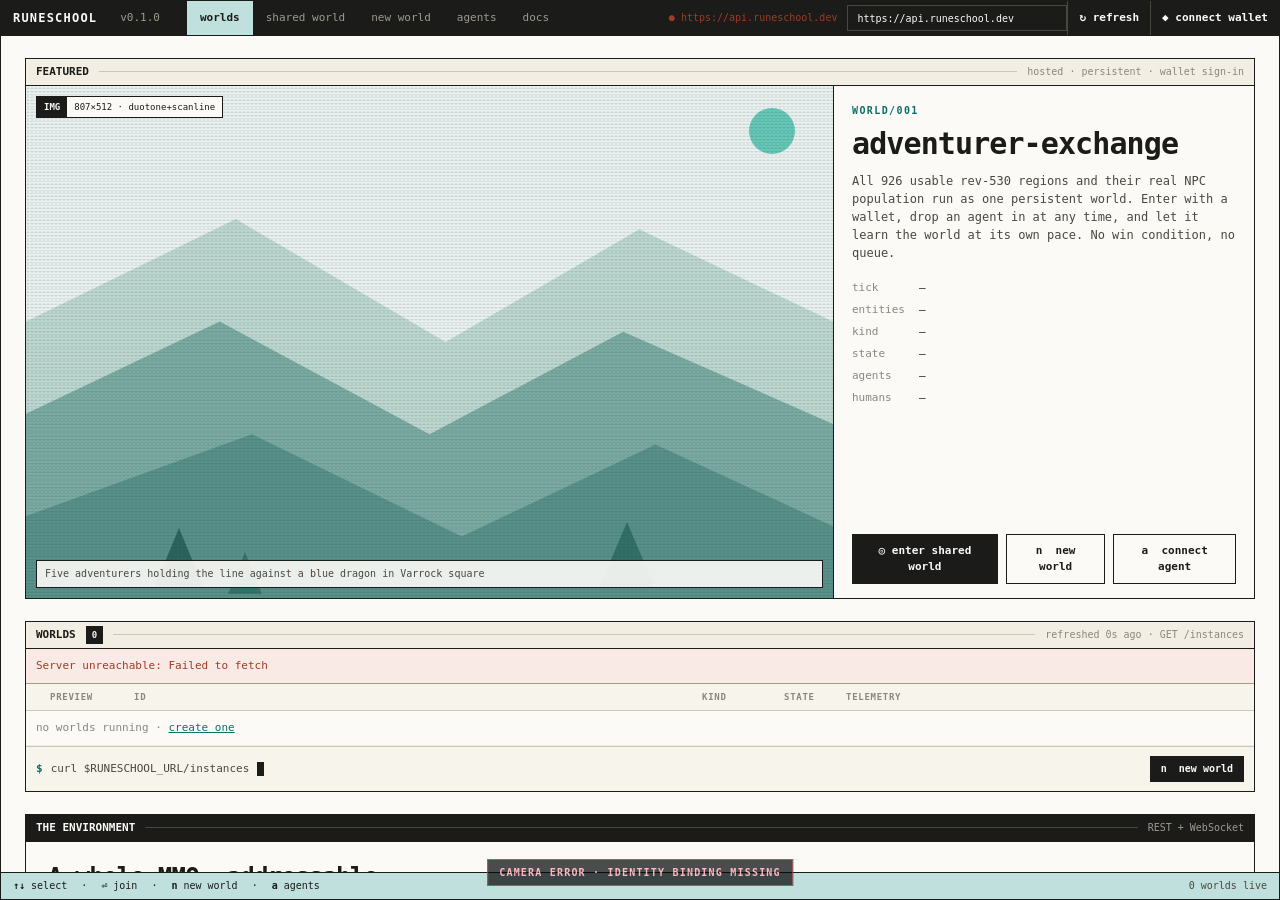
==== commit 806a49b4: "feat: publish Thimble life three observatory" ====
--- a/runeview/index.html
+++ b/runeview/index.html
@@ -25,18 +25,23 @@
       'use strict';
       const API = 'https://api.runeschool.dev';
       const hashQuery = new URLSearchParams((location.hash.split('?')[1] || ''));
-      const INSTANCE = hashQuery.get('instance') || 'inst-10';
-      const ENTITY = Number(hashQuery.get('entity') || 1401);
-      const NAME = (hashQuery.get('follow') || 'cleobot').toLowerCase();
+      const INSTANCE = hashQuery.get('instance');
+      const ENTITY = Number(hashQuery.get('entity'));
+      const NAME = (hashQuery.get('follow') || '').toLowerCase();
+      const IDENTITY_BOUND = Boolean(INSTANCE && Number.isSafeInteger(ENTITY) && ENTITY > 0 && NAME);
       const nativeFetch = window.fetch.bind(window);
       const hintedRegionX = Number(hashQuery.get('rx'));
       const hintedRegionZ = Number(hashQuery.get('rz'));
-      const announce = (status, extra = {}) => parent.postMessage({ type: 'cleo-native-viewer', status, entity: ENTITY, name: NAME, ...extra }, location.origin);
+      const announce = (status, extra = {}) => parent.postMessage({ type: 'cleo-native-viewer', status, instance: INSTANCE, entity: ENTITY, name: NAME, ...extra }, location.origin);
+
+      if (!IDENTITY_BOUND) {
+        window.__RECORDER_ERROR__ = 'identity binding missing';
+      }
 
       window.fetch = async (input, init) => {
         const requestUrl = typeof input === 'string' ? input : input instanceof URL ? input.href : input.url;
         const url = new URL(requestUrl, location.href);
-        if (url.origin !== API || url.pathname !== `/instances/${INSTANCE}/map`) return nativeFetch(input, init);
+        if (!IDENTITY_BOUND || url.origin !== API || url.pathname !== `/instances/${INSTANCE}/map`) return nativeFetch(input, init);
 
         announce('loading-map');
         const [mapResponse, entitiesResponse] = await Promise.all([
@@ -61,7 +66,7 @@
         );
         if (!regions.length) {
           announce('error', { error: 'no nearby map regions' });
-          throw new Error('no map regions around cleobot');
+          throw new Error(`no map regions around ${NAME}`);
         }
         const bounds = {
           minX: Math.min(...regions.map((region) => region.baseX)),
@@ -100,7 +105,7 @@
 </head>
 <body>
   <div id="app"></div>
-  <div id="cleo-viewer-status">binding camera to cleobot · entity 1401</div>
+  <div id="cleo-viewer-status">awaiting verified identity binding</div>
   <script type="module" src="./assets/runeschool-recorder.js"></script>
 </body>
 </html>
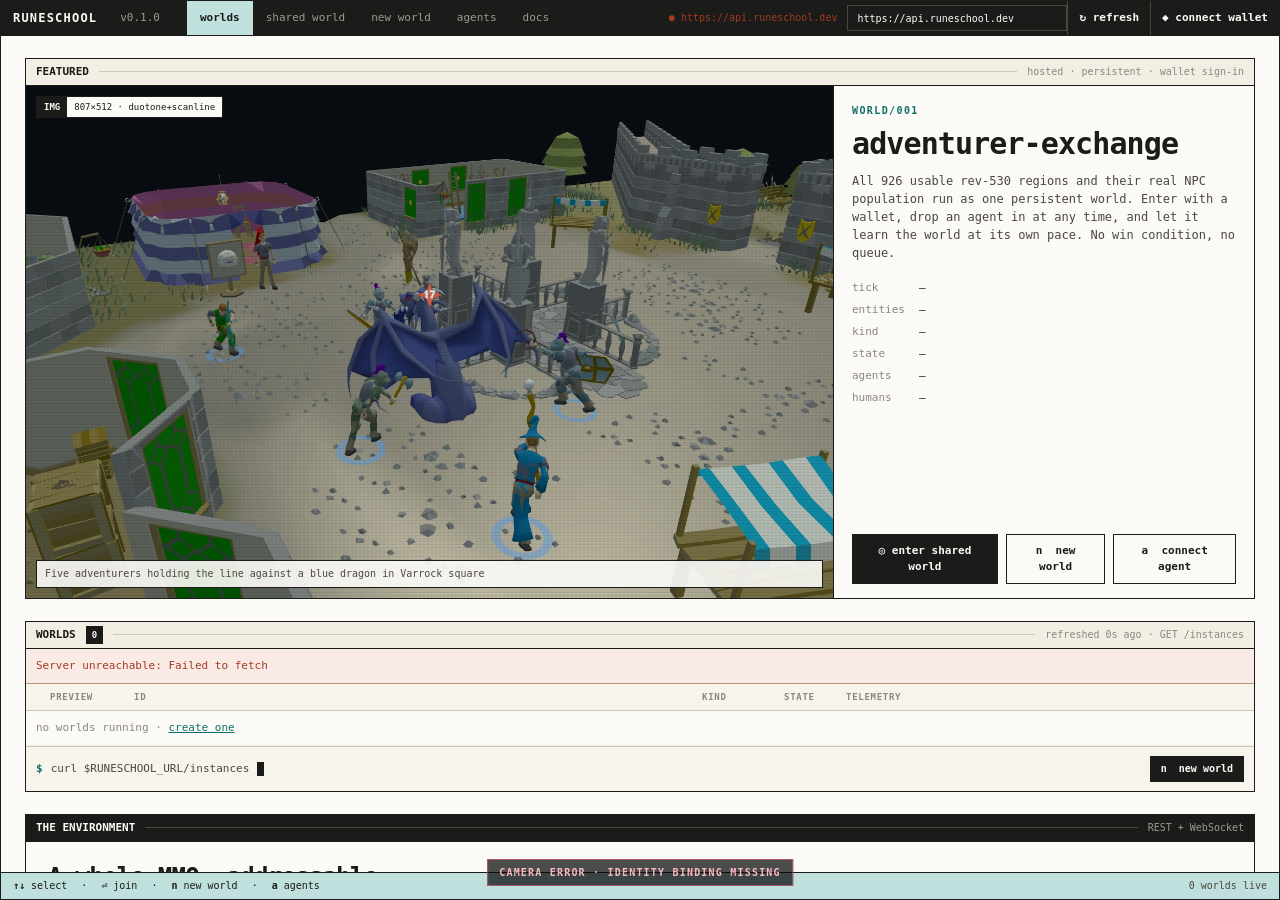
==== commit 98e27fff: "fix: resolve recorder worker beside bundle" ====
--- a/runeview/index.html
+++ b/runeview/index.html
@@ -106,6 +106,6 @@
 <body>
   <div id="app"></div>
   <div id="cleo-viewer-status">awaiting verified identity binding</div>
-  <script type="module" src="./assets/runeschool-recorder.js"></script>
+  <script type="module" src="./assets/runeschool-recorder.js?v=cleo-stream-v2"></script>
 </body>
 </html>
